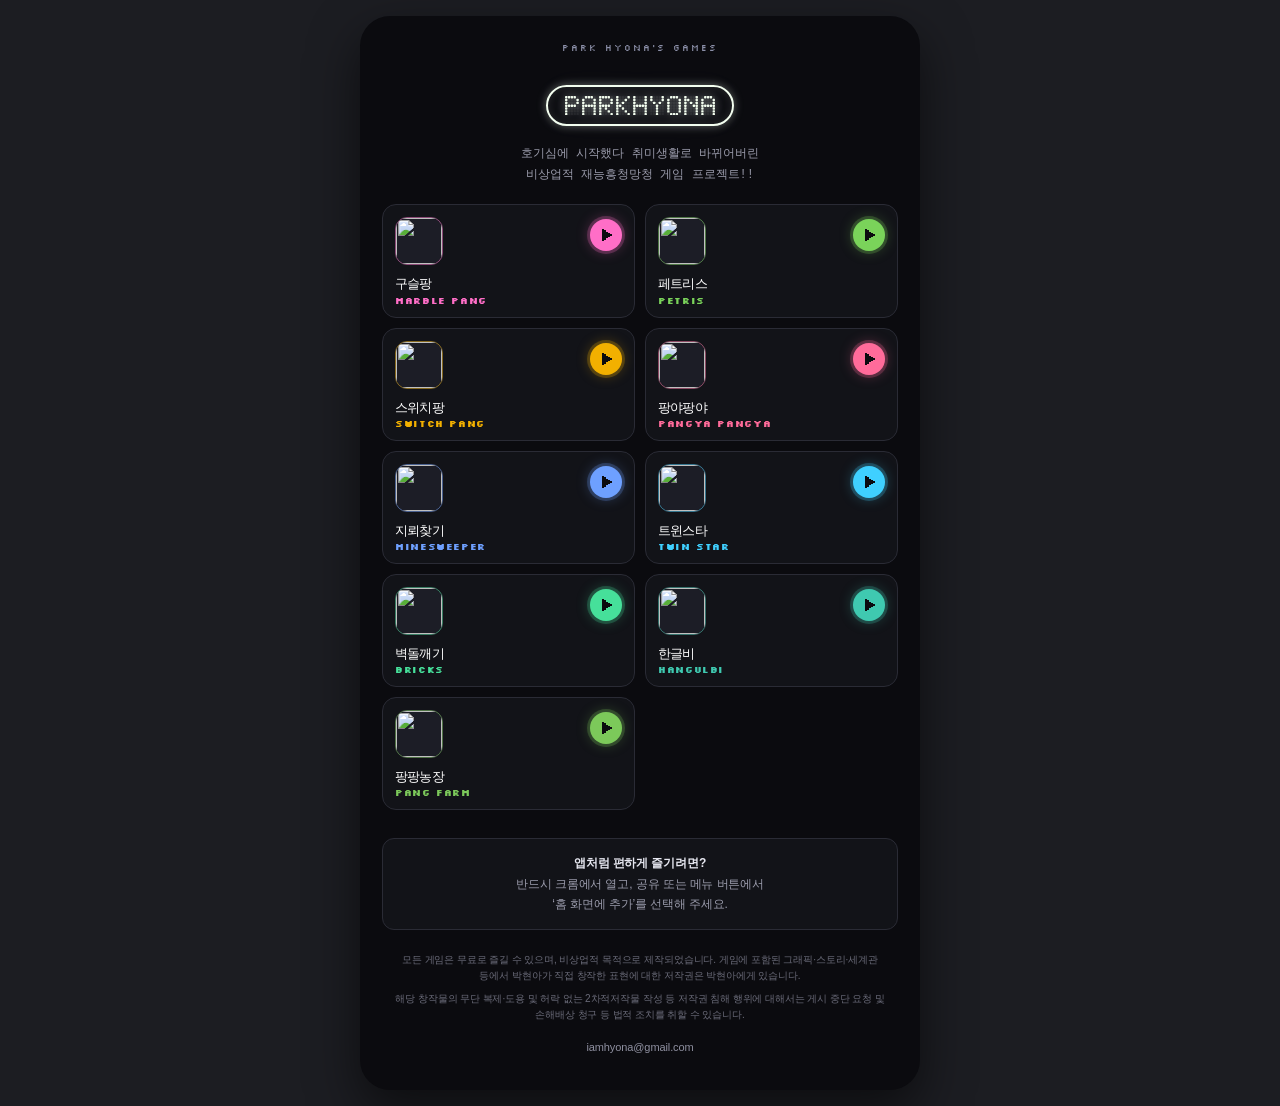
==== index.html @ 0ab7be2b "Add files via upload" ====
<!doctype html>
<html lang="ko">
<head>
<meta charset="utf-8">
<script>/* auto refresh: load + every 60s + when app comes back */(function(){var V="1793426313";function chk(){try{fetch(location.pathname+"?_="+Date.now(),{cache:"no-store"}).then(function(r){return r.text()}).then(function(t){var m=t.match(/var V="(\d+)"/);if(m&&m[1]!==V&&location.search.indexOf("v="+m[1])<0)location.replace(location.pathname+"?v="+m[1])}).catch(function(){})}catch(e){}}chk();setInterval(chk,60000);document.addEventListener("visibilitychange",function(){if(!document.hidden)chk()});addEventListener("pageshow",function(e){if(e.persisted)chk()})})();</script>
<meta name="viewport" content="width=device-width,initial-scale=1,viewport-fit=cover">
<title>PARK HYONA GAMES</title>
<meta name="description" content="박현아가 심심해서 만든 비상업적 게임 모음. 골라서 플레이하세요!">
<meta property="og:type" content="website">
<meta property="og:title" content="PARK HYONA GAMES">
<meta property="og:description" content="박현아가 심심해서 만든 비상업적 게임 모음. 골라서 플레이하세요!">
<meta property="og:image" content="https://iamhyona.github.io/games/og.jpg">
<meta property="og:image:width" content="1200"><meta property="og:image:height" content="630">
<meta property="og:url" content="https://iamhyona.github.io/games/">
<meta name="twitter:card" content="summary_large_image">
<meta name="theme-color" content="#0b0b0f">
<link rel="icon" type="image/png" href="icon.png">
<link rel="apple-touch-icon" href="icon.png">
<link rel="manifest" href="manifest.json">
<meta name="apple-mobile-web-app-capable" content="yes">
<meta name="mobile-web-app-capable" content="yes">
<meta name="apple-mobile-web-app-status-bar-style" content="black-translucent">
<meta name="apple-mobile-web-app-title" content="GAMES">
<link rel="preconnect" href="https://fonts.googleapis.com"><link rel="preconnect" href="https://fonts.gstatic.com" crossorigin>
<link href="https://fonts.googleapis.com/css2?family=Silkscreen:wght@400;700&family=Press+Start+2P&display=swap" rel="stylesheet">
<link rel="stylesheet" href="ph.css?v=18">
<style>
@font-face{font-family:"NeoDunggeunmo";src:url(https://cdn.jsdelivr.net/npm/@kfonts/neodgm@0.5.0/neodgm.woff2) format("woff2");font-display:swap}
:root{--bg:#0b0b0f;--line:#2c2d36;--line2:#363743;--txt:#f2f2f7;--sub:#8f90a0;--gold:#f2b000;--f:"NeoDunggeunmo",ui-monospace,monospace;--en:"Silkscreen",var(--f)}
*{box-sizing:border-box}
html,body{margin:0;min-height:100%;background:#1c1d22;color:var(--txt);font-family:var(--f);-webkit-font-smoothing:none;-webkit-tap-highlight-color:transparent}
.ph{width:100%;max-width:460px;min-height:100vh;margin:0 auto;background:var(--bg);padding:calc(env(safe-area-inset-top,0px) + 10px) 12px calc(env(safe-area-inset-bottom,0px) + 28px);display:flex;flex-direction:column}
@media (min-width:520px){.ph{max-width:560px;border-radius:30px;margin:16px auto;min-height:calc(100vh - 32px);box-shadow:0 20px 50px rgba(0,0,0,.55);padding:14px 22px 34px}}
.hd{display:flex;align-items:center;gap:8px;justify-content:center;padding:6px 4px 14px;color:#c9c9d4;font-size:11px;letter-spacing:.1em;white-space:nowrap;font-family:var(--en)}
.rb{display:grid;grid-template-columns:repeat(21,4px);grid-template-rows:4px 4px;gap:1px;overflow:hidden;flex-shrink:1}.rb i{display:block}.rb.r{transform:scaleX(-1)}
@media (max-width:370px){.rb{grid-template-columns:repeat(14,4px)}}
.top{text-align:center;padding:14px 0 20px}
.logo{font-family:var(--en);font-weight:700;font-size:34px;letter-spacing:.06em;line-height:1.05;color:#fff;text-shadow:0 0 10px rgba(242,176,0,.55),0 0 24px rgba(242,176,0,.25)}
.logo b{display:block;color:var(--gold);font-size:15px;letter-spacing:.42em;margin-top:8px;text-shadow:none}
.lead{color:var(--sub);font-size:13px;margin-top:14px;line-height:1.6}
.list{display:flex;flex-direction:column;gap:12px}
.it{position:relative;display:flex;align-items:center;gap:14px;text-decoration:none;color:inherit;border:2px solid var(--line2);border-radius:16px;background:#141519;padding:16px 14px 16px 14px;transition:transform .12s,border-color .15s,box-shadow .15s}
.it:hover,.it:focus-visible{border-color:var(--c);box-shadow:0 0 0 1px var(--c),0 0 18px color-mix(in srgb,var(--c) 28%,transparent);outline:none}
.it:active{transform:scale(.985)}
.ic{flex-shrink:0;width:60px;height:60px;border-radius:15px;background:#1c1d26;border:2px solid color-mix(in srgb,var(--c) 45%,#2c2d36);overflow:hidden}
.ic img{width:100%;height:100%;display:block;object-fit:cover}
.tx{flex:1;min-width:0;display:flex;flex-direction:column;gap:7px}
.nm{display:flex;align-items:baseline;gap:9px;min-width:0;flex-wrap:wrap}
.gn b{font-size:21px;word-break:keep-all;font-weight:400;color:#fff;white-space:nowrap;line-height:1.1}
.nm i{font-style:normal;font-family:var(--en);font-weight:700;font-size:11px;letter-spacing:.14em;color:var(--c);white-space:nowrap}
.ds{font-size:13px;color:#9d9eae;line-height:1.45;word-break:keep-all}
.tg{display:flex;flex-wrap:wrap;gap:6px;margin-top:2px}
.tg span{font-size:11px;color:#c9c9d4;border:1.5px solid #3a3b47;border-radius:7px;padding:3px 7px 2px;line-height:1.2}
.tg span.nw{color:var(--c);border-color:var(--c);font-family:var(--en);font-weight:700;font-size:9px;letter-spacing:.1em;padding:4px 6px 3px}
.pl{flex-shrink:0;font-family:var(--en);font-weight:700;font-size:9px;letter-spacing:.1em;color:var(--c);border:2px solid var(--c);border-radius:8px;padding:7px 7px 6px;background:color-mix(in srgb,var(--c) 10%,transparent)}
@media (max-width:370px){.ic{width:50px;height:50px}.gn b{font-size:18px}.pl{padding:6px 6px 5px;font-size:8px}}
.ft{text-align:center;color:#6c6d7c;font-size:11px;line-height:1.8;margin-top:28px}
.inst{margin:18px auto 0;font-size:11px;color:#8f90a0;line-height:1.7;text-align:center}
</style>
<style id="phHead">/* 상단 헤더 통일 (2026-10-30): 무지개 줄 없이 가운데 'PARK HYONA'S 게임이름' */
html .lcd-label .ln{display:none!important}
html .lcd-label{justify-content:center!important;padding:12px 10px 10px!important}
html .lcd-label .copy{font:400 9px "Silkscreen",monospace!important;letter-spacing:2px!important;color:#8b8fa8!important;-webkit-text-stroke:0!important;text-shadow:none!important;text-transform:uppercase}
</style>
<style id="mock">.gn{display:flex;align-items:baseline;gap:9px;min-width:0}.gn b{font-size:21px;font-weight:400;color:#fff;white-space:nowrap;line-height:1.1}.gn i{font-style:normal;font-family:var(--en);font-weight:700;color:var(--c);white-space:nowrap}

.top{padding:6px 0 14px}.logo{font-size:26px}.logo b{font-size:12px;margin-top:6px}.lead{font-size:12px;margin-top:10px;line-height:1.5}
.list{display:grid;grid-template-columns:repeat(2,minmax(0,1fr));gap:10px}.it{min-width:0}
.it{flex-direction:column;align-items:flex-start;gap:10px;padding:12px;border-width:1.5px;border-radius:14px;border-color:#2a2b35;background:#121318}
.ic{width:48px;height:48px;border-radius:12px;border-width:1.5px}
.tx{gap:5px;width:100%}
.gn{flex-direction:column;align-items:flex-start;gap:6px;flex-wrap:nowrap;overflow:hidden}
.gn b{font-size:14px;line-height:1.25;letter-spacing:-.06em}
.gn i{font-size:8px;letter-spacing:.12em;line-height:1;overflow:hidden;text-overflow:ellipsis;min-width:0}
.ds{font-size:11px;line-height:1.45;white-space:nowrap;overflow:hidden;text-overflow:ellipsis;color:#8f90a0;width:100%}
.tg{display:none}
.pl{position:absolute;top:14px;right:12px;width:32px;height:32px;padding:0 0 0 2px;display:grid;place-items:center;border:0;border-radius:50%;background:var(--c);color:#0b0b0f;font-size:0;box-shadow:0 0 0 3px color-mix(in srgb,var(--c) 22%,transparent),0 0 14px color-mix(in srgb,var(--c) 35%,transparent)}
.pl svg{width:10px;height:12px}
.nwb{position:absolute;top:26px;right:54px;font-family:var(--en);font-size:8px;letter-spacing:.1em;color:var(--c)}
.sec{grid-column:1/-1;font-family:var(--en);font-size:9px;letter-spacing:.2em;color:#6c6d7c;margin:8px 2px 0}
.ft{margin-top:20px}
</style><style id="logo">
.top{padding:22px 0 18px}
.lgw{display:flex;justify-content:center}
.lg{display:block;height:auto;filter:drop-shadow(0 0 4px rgba(244,255,240,.5)) drop-shadow(0 0 12px rgba(200,214,255,.28))}
.cap{border:2.5px solid #f4fff0;border-radius:999px;padding:9px 17px;box-shadow:0 0 10px rgba(244,255,240,.35),inset 0 0 10px rgba(244,255,240,.12)}
.lead{font-family:Galmuri11,var(--f);font-size:12px;line-height:1.75;color:#9a9bab;margin-top:18px;word-break:keep-all}
.ht{color:#ff6ec7}
</style><link rel="stylesheet" href="https://cdn.jsdelivr.net/gh/quiple/galmuri@v2.40.3/dist/galmuri.css"><style id="fix2">.gn{overflow:visible!important;gap:1px!important}.gn b{font-size:13px!important;line-height:1.4!important;padding-top:1px}.gn i{font-size:9px!important;letter-spacing:.07em!important;max-width:100%}</style><style id="foot">@font-face{font-family:"Pretendard";font-weight:400;font-display:swap;src:url(https://cdn.jsdelivr.net/gh/orioncactus/pretendard@v1.3.9/dist/web/static/woff2-subset/Pretendard-Regular.subset.woff2) format("woff2")}@font-face{font-family:"Pretendard";font-weight:600;font-display:swap;src:url(https://cdn.jsdelivr.net/gh/orioncactus/pretendard@v1.3.9/dist/web/static/woff2-subset/Pretendard-SemiBold.subset.woff2) format("woff2")}

.inst{font-family:Pretendard,-apple-system,"Apple SD Gothic Neo",sans-serif;-webkit-font-smoothing:antialiased;letter-spacing:-.01em;font-size:12px;line-height:1.7;color:#9a9bab;margin:28px 0 0;width:auto;max-width:none;box-sizing:border-box;padding:14px 16px;border:1px solid #2a2b35;border-radius:12px;background:#121318;word-break:keep-all}
.inst b{color:#e6e7f0;font-weight:600}
.ft{letter-spacing:-.01em;font-family:Pretendard,-apple-system,"Apple SD Gothic Neo",sans-serif;-webkit-font-smoothing:antialiased;margin:22px 4px 0;font-size:10px;line-height:1.65;color:#6a6b79;text-align:center;word-break:keep-all;display:flex;flex-direction:column;gap:6px}
.ft p{margin:0}.ft .ml{margin-top:8px;font-size:11px;color:#8f90a0;user-select:all;-webkit-user-select:all}.ft .cr{font-family:var(--en);letter-spacing:.14em;text-align:center;margin-top:6px;font-size:9px}
</style><style id="hubStatCss">#hubRk{display:none!important} /* 2026-10-31: 통계는 나중에 배포 */
/* 2026-10-31 전체 랭킹 · 통계 */
.it{cursor:pointer}
.hubRk{all:unset;box-sizing:border-box;display:grid;place-items:center;width:100%;height:52px;margin:14px 0 0;border:2px solid #f2b000;border-radius:14px;background:#141519;color:#ffd84d;font:400 11px "Silkscreen",monospace;letter-spacing:.2em;cursor:pointer}
.hubRk:focus-visible{outline:2px solid #fff;outline-offset:2px}
#hubStat{position:fixed;inset:0;z-index:90;background:#090a10;overflow-y:auto;padding:28px max(16px,env(safe-area-inset-left,0px)) 40px max(16px,env(safe-area-inset-right,0px))}
#hubStat[hidden]{display:none}
#hubStat .w{max-width:340px;margin:0 auto;display:grid;gap:18px}
#hubStat h2{margin:0 0 4px;text-align:center;font:700 20px/1.1 "Silkscreen",monospace;letter-spacing:.14em;color:#fff;text-shadow:0 0 8px rgba(200,214,255,.8),0 0 22px rgba(150,170,255,.45)}
#hubStat h3{margin:0 0 8px;font:400 9px "Silkscreen",monospace;letter-spacing:.2em;color:#8b8fa8}
#hubStat .kp{display:grid;grid-template-columns:1fr 1fr;gap:10px}
#hubStat .kp div{border:2px solid #2c2f4a;border-radius:12px;background:#0d0f1f;padding:10px 0 9px;display:grid;justify-items:center;gap:6px}
#hubStat .kp i{font:400 8px "Silkscreen",monospace;letter-spacing:.14em;color:#8b8fa8;font-style:normal}
#hubStat .kp b{font:400 26px/1 "Jersey 15","Silkscreen",monospace;color:#fff}
#hubStat .gr{border-bottom:1px dashed rgba(200,205,225,.16);padding:8px 2px}
#hubStat .gr .gn{display:flex;justify-content:space-between;align-items:baseline;font:400 13px Galmuri11,sans-serif;color:#e9eaf5;margin-bottom:5px}
#hubStat .gr .gn small{font:400 8px "Silkscreen",monospace;letter-spacing:.12em;color:var(--c)}
#hubStat .gr ol{margin:0;padding:0;list-style:none;display:grid;grid-template-columns:repeat(3,1fr);gap:6px}
#hubStat .gr li{display:flex;gap:5px;align-items:center;min-width:0;font:400 12px Galmuri11,sans-serif;color:#cfd2e2}
#hubStat .gr li i{font:700 11px "Silkscreen",monospace;font-style:normal;color:#8b8fa8}
#hubStat .gr li:nth-child(1) i{color:#f2b000}#hubStat .gr li:nth-child(2) i{color:#cfd8dc}#hubStat .gr li:nth-child(3) i{color:#f26a0d}
#hubStat .gr li span{overflow:hidden;text-overflow:ellipsis;white-space:nowrap}
#hubStat .gr .em{font:400 11px Galmuri11,sans-serif;color:#6c6f88}
#hubStat .bars{display:grid;gap:6px}
#hubStat .bar{display:grid;grid-template-columns:64px 1fr 34px;align-items:center;gap:8px;font:400 12px Galmuri11,sans-serif;color:#cfd2e2}
#hubStat .bar em{height:10px;border-radius:5px;background:var(--c,#10b870);display:block;min-width:2px}
#hubStat .bar b{font:400 14px "Jersey 15",monospace;color:#fff;text-align:right}
#hubStat .hrs{display:flex;align-items:flex-end;gap:2px;height:70px;border-bottom:1px solid #2c2f4a;padding-bottom:2px}
#hubStat .hrs i{flex:1;background:#34375a;border-radius:2px 2px 0 0;min-height:2px}
#hubStat .hrs i.top{background:#f2b000}
#hubStat .hl{display:flex;justify-content:space-between;font:400 7px "Silkscreen",monospace;color:#6c6f88;margin-top:4px}
#hubStat .pk{font:400 12px Galmuri11,sans-serif;color:#cfd2e2;margin-top:8px;text-align:center}
#hubStat .pk b{color:#ffd84d;font-weight:400}
#hubStat .nm{display:grid;gap:4px}
#hubStat .nm div{display:flex;justify-content:space-between;border-bottom:1px dashed rgba(200,205,225,.16);padding:7px 2px;font:400 13px Galmuri11,sans-serif;color:#e9eaf5}
#hubStat .nm b{font:400 14px "Jersey 15",monospace;color:#9ff0c6}
#hubStat .x{all:unset;justify-self:center;font:400 22px/1 sans-serif;color:#dfe2ea;padding:8px 14px;cursor:pointer}
#hubStat .note{font:400 10px/1.6 Galmuri11,sans-serif;color:#6c6f88;text-align:center}
</style>
</head>
<body>
<div class="ph">
  <div class="lcd-label"><i class="ln"></i><span class="copy">PARK HYONA'S GAMES</span><i class="ln"></i></div>
  <div class="top"><div class="lgw"><div class="cap"><svg class="lg" style="width:150px" viewBox="0 0 528.4 68.4" xmlns="http://www.w3.org/2000/svg" role="img" aria-label="PARKHYONA"><g fill="rgba(255,255,255,.06)"><rect x="40" y="0" width="8.4" height="8.4" rx="2.2"/><rect x="10" y="10" width="8.4" height="8.4" rx="2.2"/><rect x="20" y="10" width="8.4" height="8.4" rx="2.2"/><rect x="30" y="10" width="8.4" height="8.4" rx="2.2"/><rect x="10" y="20" width="8.4" height="8.4" rx="2.2"/><rect x="20" y="20" width="8.4" height="8.4" rx="2.2"/><rect x="30" y="20" width="8.4" height="8.4" rx="2.2"/><rect x="40" y="30" width="8.4" height="8.4" rx="2.2"/><rect x="10" y="40" width="8.4" height="8.4" rx="2.2"/><rect x="20" y="40" width="8.4" height="8.4" rx="2.2"/><rect x="30" y="40" width="8.4" height="8.4" rx="2.2"/><rect x="40" y="40" width="8.4" height="8.4" rx="2.2"/><rect x="10" y="50" width="8.4" height="8.4" rx="2.2"/><rect x="20" y="50" width="8.4" height="8.4" rx="2.2"/><rect x="30" y="50" width="8.4" height="8.4" rx="2.2"/><rect x="40" y="50" width="8.4" height="8.4" rx="2.2"/><rect x="10" y="60" width="8.4" height="8.4" rx="2.2"/><rect x="20" y="60" width="8.4" height="8.4" rx="2.2"/><rect x="30" y="60" width="8.4" height="8.4" rx="2.2"/><rect x="40" y="60" width="8.4" height="8.4" rx="2.2"/><rect x="60" y="0" width="8.4" height="8.4" rx="2.2"/><rect x="100" y="0" width="8.4" height="8.4" rx="2.2"/><rect x="70" y="10" width="8.4" height="8.4" rx="2.2"/><rect x="80" y="10" width="8.4" height="8.4" rx="2.2"/><rect x="90" y="10" width="8.4" height="8.4" rx="2.2"/><rect x="70" y="20" width="8.4" height="8.4" rx="2.2"/><rect x="80" y="20" width="8.4" height="8.4" rx="2.2"/><rect x="90" y="20" width="8.4" height="8.4" rx="2.2"/><rect x="70" y="40" width="8.4" height="8.4" rx="2.2"/><rect x="80" y="40" width="8.4" height="8.4" rx="2.2"/><rect x="90" y="40" width="8.4" height="8.4" rx="2.2"/><rect x="70" y="50" width="8.4" height="8.4" rx="2.2"/><rect x="80" y="50" width="8.4" height="8.4" rx="2.2"/><rect x="90" y="50" width="8.4" height="8.4" rx="2.2"/><rect x="70" y="60" width="8.4" height="8.4" rx="2.2"/><rect x="80" y="60" width="8.4" height="8.4" rx="2.2"/><rect x="90" y="60" width="8.4" height="8.4" rx="2.2"/><rect x="160" y="0" width="8.4" height="8.4" rx="2.2"/><rect x="130" y="10" width="8.4" height="8.4" rx="2.2"/><rect x="140" y="10" width="8.4" height="8.4" rx="2.2"/><rect x="150" y="10" width="8.4" height="8.4" rx="2.2"/><rect x="130" y="20" width="8.4" height="8.4" rx="2.2"/><rect x="140" y="20" width="8.4" height="8.4" rx="2.2"/><rect x="150" y="20" width="8.4" height="8.4" rx="2.2"/><rect x="160" y="30" width="8.4" height="8.4" rx="2.2"/><rect x="130" y="40" width="8.4" height="8.4" rx="2.2"/><rect x="150" y="40" width="8.4" height="8.4" rx="2.2"/><rect x="160" y="40" width="8.4" height="8.4" rx="2.2"/><rect x="130" y="50" width="8.4" height="8.4" rx="2.2"/><rect x="140" y="50" width="8.4" height="8.4" rx="2.2"/><rect x="160" y="50" width="8.4" height="8.4" rx="2.2"/><rect x="130" y="60" width="8.4" height="8.4" rx="2.2"/><rect x="140" y="60" width="8.4" height="8.4" rx="2.2"/><rect x="150" y="60" width="8.4" height="8.4" rx="2.2"/><rect x="190" y="0" width="8.4" height="8.4" rx="2.2"/><rect x="200" y="0" width="8.4" height="8.4" rx="2.2"/><rect x="210" y="0" width="8.4" height="8.4" rx="2.2"/><rect x="190" y="10" width="8.4" height="8.4" rx="2.2"/><rect x="200" y="10" width="8.4" height="8.4" rx="2.2"/><rect x="220" y="10" width="8.4" height="8.4" rx="2.2"/><rect x="190" y="20" width="8.4" height="8.4" rx="2.2"/><rect x="210" y="20" width="8.4" height="8.4" rx="2.2"/><rect x="220" y="20" width="8.4" height="8.4" rx="2.2"/><rect x="200" y="30" width="8.4" height="8.4" rx="2.2"/><rect x="210" y="30" width="8.4" height="8.4" rx="2.2"/><rect x="220" y="30" width="8.4" height="8.4" rx="2.2"/><rect x="190" y="40" width="8.4" height="8.4" rx="2.2"/><rect x="210" y="40" width="8.4" height="8.4" rx="2.2"/><rect x="220" y="40" width="8.4" height="8.4" rx="2.2"/><rect x="190" y="50" width="8.4" height="8.4" rx="2.2"/><rect x="200" y="50" width="8.4" height="8.4" rx="2.2"/><rect x="220" y="50" width="8.4" height="8.4" rx="2.2"/><rect x="190" y="60" width="8.4" height="8.4" rx="2.2"/><rect x="200" y="60" width="8.4" height="8.4" rx="2.2"/><rect x="210" y="60" width="8.4" height="8.4" rx="2.2"/><rect x="250" y="0" width="8.4" height="8.4" rx="2.2"/><rect x="260" y="0" width="8.4" height="8.4" rx="2.2"/><rect x="270" y="0" width="8.4" height="8.4" rx="2.2"/><rect x="250" y="10" width="8.4" height="8.4" rx="2.2"/><rect x="260" y="10" width="8.4" height="8.4" rx="2.2"/><rect x="270" y="10" width="8.4" height="8.4" rx="2.2"/><rect x="250" y="20" width="8.4" height="8.4" rx="2.2"/><rect x="260" y="20" width="8.4" height="8.4" rx="2.2"/><rect x="270" y="20" width="8.4" height="8.4" rx="2.2"/><rect x="250" y="40" width="8.4" height="8.4" rx="2.2"/><rect x="260" y="40" width="8.4" height="8.4" rx="2.2"/><rect x="270" y="40" width="8.4" height="8.4" rx="2.2"/><rect x="250" y="50" width="8.4" height="8.4" rx="2.2"/><rect x="260" y="50" width="8.4" height="8.4" rx="2.2"/><rect x="270" y="50" width="8.4" height="8.4" rx="2.2"/><rect x="250" y="60" width="8.4" height="8.4" rx="2.2"/><rect x="260" y="60" width="8.4" height="8.4" rx="2.2"/><rect x="270" y="60" width="8.4" height="8.4" rx="2.2"/><rect x="310" y="0" width="8.4" height="8.4" rx="2.2"/><rect x="320" y="0" width="8.4" height="8.4" rx="2.2"/><rect x="330" y="0" width="8.4" height="8.4" rx="2.2"/><rect x="310" y="10" width="8.4" height="8.4" rx="2.2"/><rect x="320" y="10" width="8.4" height="8.4" rx="2.2"/><rect x="330" y="10" width="8.4" height="8.4" rx="2.2"/><rect x="300" y="20" width="8.4" height="8.4" rx="2.2"/><rect x="320" y="20" width="8.4" height="8.4" rx="2.2"/><rect x="340" y="20" width="8.4" height="8.4" rx="2.2"/><rect x="300" y="30" width="8.4" height="8.4" rx="2.2"/><rect x="310" y="30" width="8.4" height="8.4" rx="2.2"/><rect x="330" y="30" width="8.4" height="8.4" rx="2.2"/><rect x="340" y="30" width="8.4" height="8.4" rx="2.2"/><rect x="300" y="40" width="8.4" height="8.4" rx="2.2"/><rect x="310" y="40" width="8.4" height="8.4" rx="2.2"/><rect x="330" y="40" width="8.4" height="8.4" rx="2.2"/><rect x="340" y="40" width="8.4" height="8.4" rx="2.2"/><rect x="300" y="50" width="8.4" height="8.4" rx="2.2"/><rect x="310" y="50" width="8.4" height="8.4" rx="2.2"/><rect x="330" y="50" width="8.4" height="8.4" rx="2.2"/><rect x="340" y="50" width="8.4" height="8.4" rx="2.2"/><rect x="300" y="60" width="8.4" height="8.4" rx="2.2"/><rect x="310" y="60" width="8.4" height="8.4" rx="2.2"/><rect x="330" y="60" width="8.4" height="8.4" rx="2.2"/><rect x="340" y="60" width="8.4" height="8.4" rx="2.2"/><rect x="360" y="0" width="8.4" height="8.4" rx="2.2"/><rect x="400" y="0" width="8.4" height="8.4" rx="2.2"/><rect x="370" y="10" width="8.4" height="8.4" rx="2.2"/><rect x="380" y="10" width="8.4" height="8.4" rx="2.2"/><rect x="390" y="10" width="8.4" height="8.4" rx="2.2"/><rect x="370" y="20" width="8.4" height="8.4" rx="2.2"/><rect x="380" y="20" width="8.4" height="8.4" rx="2.2"/><rect x="390" y="20" width="8.4" height="8.4" rx="2.2"/><rect x="370" y="30" width="8.4" height="8.4" rx="2.2"/><rect x="380" y="30" width="8.4" height="8.4" rx="2.2"/><rect x="390" y="30" width="8.4" height="8.4" rx="2.2"/><rect x="370" y="40" width="8.4" height="8.4" rx="2.2"/><rect x="380" y="40" width="8.4" height="8.4" rx="2.2"/><rect x="390" y="40" width="8.4" height="8.4" rx="2.2"/><rect x="370" y="50" width="8.4" height="8.4" rx="2.2"/><rect x="380" y="50" width="8.4" height="8.4" rx="2.2"/><rect x="390" y="50" width="8.4" height="8.4" rx="2.2"/><rect x="360" y="60" width="8.4" height="8.4" rx="2.2"/><rect x="400" y="60" width="8.4" height="8.4" rx="2.2"/><rect x="430" y="0" width="8.4" height="8.4" rx="2.2"/><rect x="440" y="0" width="8.4" height="8.4" rx="2.2"/><rect x="450" y="0" width="8.4" height="8.4" rx="2.2"/><rect x="440" y="10" width="8.4" height="8.4" rx="2.2"/><rect x="450" y="10" width="8.4" height="8.4" rx="2.2"/><rect x="430" y="20" width="8.4" height="8.4" rx="2.2"/><rect x="450" y="20" width="8.4" height="8.4" rx="2.2"/><rect x="430" y="30" width="8.4" height="8.4" rx="2.2"/><rect x="440" y="30" width="8.4" height="8.4" rx="2.2"/><rect x="430" y="40" width="8.4" height="8.4" rx="2.2"/><rect x="440" y="40" width="8.4" height="8.4" rx="2.2"/><rect x="450" y="40" width="8.4" height="8.4" rx="2.2"/><rect x="430" y="50" width="8.4" height="8.4" rx="2.2"/><rect x="440" y="50" width="8.4" height="8.4" rx="2.2"/><rect x="450" y="50" width="8.4" height="8.4" rx="2.2"/><rect x="430" y="60" width="8.4" height="8.4" rx="2.2"/><rect x="440" y="60" width="8.4" height="8.4" rx="2.2"/><rect x="450" y="60" width="8.4" height="8.4" rx="2.2"/><rect x="480" y="0" width="8.4" height="8.4" rx="2.2"/><rect x="520" y="0" width="8.4" height="8.4" rx="2.2"/><rect x="490" y="10" width="8.4" height="8.4" rx="2.2"/><rect x="500" y="10" width="8.4" height="8.4" rx="2.2"/><rect x="510" y="10" width="8.4" height="8.4" rx="2.2"/><rect x="490" y="20" width="8.4" height="8.4" rx="2.2"/><rect x="500" y="20" width="8.4" height="8.4" rx="2.2"/><rect x="510" y="20" width="8.4" height="8.4" rx="2.2"/><rect x="490" y="40" width="8.4" height="8.4" rx="2.2"/><rect x="500" y="40" width="8.4" height="8.4" rx="2.2"/><rect x="510" y="40" width="8.4" height="8.4" rx="2.2"/><rect x="490" y="50" width="8.4" height="8.4" rx="2.2"/><rect x="500" y="50" width="8.4" height="8.4" rx="2.2"/><rect x="510" y="50" width="8.4" height="8.4" rx="2.2"/><rect x="490" y="60" width="8.4" height="8.4" rx="2.2"/><rect x="500" y="60" width="8.4" height="8.4" rx="2.2"/><rect x="510" y="60" width="8.4" height="8.4" rx="2.2"/></g><g fill="#f4fff0"><rect x="0" y="0" width="8.4" height="8.4" rx="2.2"/><rect x="10" y="0" width="8.4" height="8.4" rx="2.2"/><rect x="20" y="0" width="8.4" height="8.4" rx="2.2"/><rect x="30" y="0" width="8.4" height="8.4" rx="2.2"/><rect x="0" y="10" width="8.4" height="8.4" rx="2.2"/><rect x="40" y="10" width="8.4" height="8.4" rx="2.2"/><rect x="0" y="20" width="8.4" height="8.4" rx="2.2"/><rect x="40" y="20" width="8.4" height="8.4" rx="2.2"/><rect x="0" y="30" width="8.4" height="8.4" rx="2.2"/><rect x="10" y="30" width="8.4" height="8.4" rx="2.2"/><rect x="20" y="30" width="8.4" height="8.4" rx="2.2"/><rect x="30" y="30" width="8.4" height="8.4" rx="2.2"/><rect x="0" y="40" width="8.4" height="8.4" rx="2.2"/><rect x="0" y="50" width="8.4" height="8.4" rx="2.2"/><rect x="0" y="60" width="8.4" height="8.4" rx="2.2"/><rect x="70" y="0" width="8.4" height="8.4" rx="2.2"/><rect x="80" y="0" width="8.4" height="8.4" rx="2.2"/><rect x="90" y="0" width="8.4" height="8.4" rx="2.2"/><rect x="60" y="10" width="8.4" height="8.4" rx="2.2"/><rect x="100" y="10" width="8.4" height="8.4" rx="2.2"/><rect x="60" y="20" width="8.4" height="8.4" rx="2.2"/><rect x="100" y="20" width="8.4" height="8.4" rx="2.2"/><rect x="60" y="30" width="8.4" height="8.4" rx="2.2"/><rect x="70" y="30" width="8.4" height="8.4" rx="2.2"/><rect x="80" y="30" width="8.4" height="8.4" rx="2.2"/><rect x="90" y="30" width="8.4" height="8.4" rx="2.2"/><rect x="100" y="30" width="8.4" height="8.4" rx="2.2"/><rect x="60" y="40" width="8.4" height="8.4" rx="2.2"/><rect x="100" y="40" width="8.4" height="8.4" rx="2.2"/><rect x="60" y="50" width="8.4" height="8.4" rx="2.2"/><rect x="100" y="50" width="8.4" height="8.4" rx="2.2"/><rect x="60" y="60" width="8.4" height="8.4" rx="2.2"/><rect x="100" y="60" width="8.4" height="8.4" rx="2.2"/><rect x="120" y="0" width="8.4" height="8.4" rx="2.2"/><rect x="130" y="0" width="8.4" height="8.4" rx="2.2"/><rect x="140" y="0" width="8.4" height="8.4" rx="2.2"/><rect x="150" y="0" width="8.4" height="8.4" rx="2.2"/><rect x="120" y="10" width="8.4" height="8.4" rx="2.2"/><rect x="160" y="10" width="8.4" height="8.4" rx="2.2"/><rect x="120" y="20" width="8.4" height="8.4" rx="2.2"/><rect x="160" y="20" width="8.4" height="8.4" rx="2.2"/><rect x="120" y="30" width="8.4" height="8.4" rx="2.2"/><rect x="130" y="30" width="8.4" height="8.4" rx="2.2"/><rect x="140" y="30" width="8.4" height="8.4" rx="2.2"/><rect x="150" y="30" width="8.4" height="8.4" rx="2.2"/><rect x="120" y="40" width="8.4" height="8.4" rx="2.2"/><rect x="140" y="40" width="8.4" height="8.4" rx="2.2"/><rect x="120" y="50" width="8.4" height="8.4" rx="2.2"/><rect x="150" y="50" width="8.4" height="8.4" rx="2.2"/><rect x="120" y="60" width="8.4" height="8.4" rx="2.2"/><rect x="160" y="60" width="8.4" height="8.4" rx="2.2"/><rect x="180" y="0" width="8.4" height="8.4" rx="2.2"/><rect x="220" y="0" width="8.4" height="8.4" rx="2.2"/><rect x="180" y="10" width="8.4" height="8.4" rx="2.2"/><rect x="210" y="10" width="8.4" height="8.4" rx="2.2"/><rect x="180" y="20" width="8.4" height="8.4" rx="2.2"/><rect x="200" y="20" width="8.4" height="8.4" rx="2.2"/><rect x="180" y="30" width="8.4" height="8.4" rx="2.2"/><rect x="190" y="30" width="8.4" height="8.4" rx="2.2"/><rect x="180" y="40" width="8.4" height="8.4" rx="2.2"/><rect x="200" y="40" width="8.4" height="8.4" rx="2.2"/><rect x="180" y="50" width="8.4" height="8.4" rx="2.2"/><rect x="210" y="50" width="8.4" height="8.4" rx="2.2"/><rect x="180" y="60" width="8.4" height="8.4" rx="2.2"/><rect x="220" y="60" width="8.4" height="8.4" rx="2.2"/><rect x="240" y="0" width="8.4" height="8.4" rx="2.2"/><rect x="280" y="0" width="8.4" height="8.4" rx="2.2"/><rect x="240" y="10" width="8.4" height="8.4" rx="2.2"/><rect x="280" y="10" width="8.4" height="8.4" rx="2.2"/><rect x="240" y="20" width="8.4" height="8.4" rx="2.2"/><rect x="280" y="20" width="8.4" height="8.4" rx="2.2"/><rect x="240" y="30" width="8.4" height="8.4" rx="2.2"/><rect x="250" y="30" width="8.4" height="8.4" rx="2.2"/><rect x="260" y="30" width="8.4" height="8.4" rx="2.2"/><rect x="270" y="30" width="8.4" height="8.4" rx="2.2"/><rect x="280" y="30" width="8.4" height="8.4" rx="2.2"/><rect x="240" y="40" width="8.4" height="8.4" rx="2.2"/><rect x="280" y="40" width="8.4" height="8.4" rx="2.2"/><rect x="240" y="50" width="8.4" height="8.4" rx="2.2"/><rect x="280" y="50" width="8.4" height="8.4" rx="2.2"/><rect x="240" y="60" width="8.4" height="8.4" rx="2.2"/><rect x="280" y="60" width="8.4" height="8.4" rx="2.2"/><rect x="300" y="0" width="8.4" height="8.4" rx="2.2"/><rect x="340" y="0" width="8.4" height="8.4" rx="2.2"/><rect x="300" y="10" width="8.4" height="8.4" rx="2.2"/><rect x="340" y="10" width="8.4" height="8.4" rx="2.2"/><rect x="310" y="20" width="8.4" height="8.4" rx="2.2"/><rect x="330" y="20" width="8.4" height="8.4" rx="2.2"/><rect x="320" y="30" width="8.4" height="8.4" rx="2.2"/><rect x="320" y="40" width="8.4" height="8.4" rx="2.2"/><rect x="320" y="50" width="8.4" height="8.4" rx="2.2"/><rect x="320" y="60" width="8.4" height="8.4" rx="2.2"/><rect x="370" y="0" width="8.4" height="8.4" rx="2.2"/><rect x="380" y="0" width="8.4" height="8.4" rx="2.2"/><rect x="390" y="0" width="8.4" height="8.4" rx="2.2"/><rect x="360" y="10" width="8.4" height="8.4" rx="2.2"/><rect x="400" y="10" width="8.4" height="8.4" rx="2.2"/><rect x="360" y="20" width="8.4" height="8.4" rx="2.2"/><rect x="400" y="20" width="8.4" height="8.4" rx="2.2"/><rect x="360" y="30" width="8.4" height="8.4" rx="2.2"/><rect x="400" y="30" width="8.4" height="8.4" rx="2.2"/><rect x="360" y="40" width="8.4" height="8.4" rx="2.2"/><rect x="400" y="40" width="8.4" height="8.4" rx="2.2"/><rect x="360" y="50" width="8.4" height="8.4" rx="2.2"/><rect x="400" y="50" width="8.4" height="8.4" rx="2.2"/><rect x="370" y="60" width="8.4" height="8.4" rx="2.2"/><rect x="380" y="60" width="8.4" height="8.4" rx="2.2"/><rect x="390" y="60" width="8.4" height="8.4" rx="2.2"/><rect x="420" y="0" width="8.4" height="8.4" rx="2.2"/><rect x="460" y="0" width="8.4" height="8.4" rx="2.2"/><rect x="420" y="10" width="8.4" height="8.4" rx="2.2"/><rect x="430" y="10" width="8.4" height="8.4" rx="2.2"/><rect x="460" y="10" width="8.4" height="8.4" rx="2.2"/><rect x="420" y="20" width="8.4" height="8.4" rx="2.2"/><rect x="440" y="20" width="8.4" height="8.4" rx="2.2"/><rect x="460" y="20" width="8.4" height="8.4" rx="2.2"/><rect x="420" y="30" width="8.4" height="8.4" rx="2.2"/><rect x="450" y="30" width="8.4" height="8.4" rx="2.2"/><rect x="460" y="30" width="8.4" height="8.4" rx="2.2"/><rect x="420" y="40" width="8.4" height="8.4" rx="2.2"/><rect x="460" y="40" width="8.4" height="8.4" rx="2.2"/><rect x="420" y="50" width="8.4" height="8.4" rx="2.2"/><rect x="460" y="50" width="8.4" height="8.4" rx="2.2"/><rect x="420" y="60" width="8.4" height="8.4" rx="2.2"/><rect x="460" y="60" width="8.4" height="8.4" rx="2.2"/><rect x="490" y="0" width="8.4" height="8.4" rx="2.2"/><rect x="500" y="0" width="8.4" height="8.4" rx="2.2"/><rect x="510" y="0" width="8.4" height="8.4" rx="2.2"/><rect x="480" y="10" width="8.4" height="8.4" rx="2.2"/><rect x="520" y="10" width="8.4" height="8.4" rx="2.2"/><rect x="480" y="20" width="8.4" height="8.4" rx="2.2"/><rect x="520" y="20" width="8.4" height="8.4" rx="2.2"/><rect x="480" y="30" width="8.4" height="8.4" rx="2.2"/><rect x="490" y="30" width="8.4" height="8.4" rx="2.2"/><rect x="500" y="30" width="8.4" height="8.4" rx="2.2"/><rect x="510" y="30" width="8.4" height="8.4" rx="2.2"/><rect x="520" y="30" width="8.4" height="8.4" rx="2.2"/><rect x="480" y="40" width="8.4" height="8.4" rx="2.2"/><rect x="520" y="40" width="8.4" height="8.4" rx="2.2"/><rect x="480" y="50" width="8.4" height="8.4" rx="2.2"/><rect x="520" y="50" width="8.4" height="8.4" rx="2.2"/><rect x="480" y="60" width="8.4" height="8.4" rx="2.2"/><rect x="520" y="60" width="8.4" height="8.4" rx="2.2"/></g></svg></div></div><div class="lead">호기심에 시작했다 취미생활로 바뀌어버린<br>비상업적 재능흥청망청 게임 프로젝트!!</div></div>
  <div class="list" id="list"></div>
  <button type="button" class="hubRk" id="hubRk">ALL RANKING · STATS</button>
  <div class="inst" id="inst"><b>앱처럼 편하게 즐기려면?</b><br>반드시 크롬에서 열고, 공유 또는 메뉴 버튼에서<br>‘홈 화면에 추가’를 선택해 주세요.</div>
  <div class="ft"><p>모든 게임은 무료로 즐길 수 있으며, 비상업적 목적으로 제작되었습니다. 게임에 포함된 그래픽·스토리·세계관 등에서 박현아가 직접 창작한 표현에 대한 저작권은 박현아에게 있습니다.</p><p>해당 창작물의 무단 복제·도용 및 허락 없는 2차적저작물 작성 등 저작권 침해 행위에 대해서는 게시 중단 요청 및 손해배상 청구 등 법적 조치를 취할 수 있습니다.</p><p class="ml">iamhyona@gmail.com</p></div>
</div>
<script>
const G=[
 {id:"fruitpang",en:"MARBLE PANG",nm:"구슬팡",c:"#ff6ec7",ds:"구슬 합쳐 오로라볼까지",tg:["퍼즐","타임어택"]},
 {id:"petris",en:"PETRIS",nm:"페트리스",c:"#7ad35a",ds:"게임보이 감성 블록 쌓기",tg:["블록","대결"]},
 {id:"switchpang",en:"SWITCH PANG",nm:"스위치팡",c:"#f2b000",ds:"옆과 바꿔서 셋이면 팡",tg:["퍼즐","대결"]},
 {id:"pang",en:"PANGYA PANGYA",nm:"팡야팡야",c:"#ff6b9a",ds:"넷이 모이면 연쇄 팡",tg:["연쇄","대결"]},
 {id:"mines",en:"MINESWEEPER",nm:"지뢰찾기",c:"#6ea0ff",ds:"숫자 보고 지뢰 피하기",tg:["클래식"]},
 {id:"twinstar",en:"TWIN STAR",nm:"트윈스타",c:"#3fd0ff",ds:"둘이 함께 지키는 우주 슈팅",tg:["슈팅","협동"]},
 {id:"bricks",en:"BRICKS",nm:"벽돌깨기",c:"#46e09a",ds:"아이템 쓰며 우주 벽돌깨기",tg:["아케이드"]},
 {id:"hangulbi",en:"HANGULBI",nm:"한글비",c:"#3fc9b0",ds:"헷갈리는 우리말 타자게임",tg:["타자","대결"]},
 {id:"farm",en:"PANG FARM",nm:"팡팡농장",c:"#7cc95a",ds:"팡팡이와 나만의 농장",tg:["힐링","방치"]},
 {id:"kart",en:"PANG KART",nm:"팡카트",c:"#ff8a3d",ds:"",tg:[],hide:1},
 {id:"peekaboo",en:"PEEKABOO",nm:"틀린그림",c:"#8fd3ff",ds:"",tg:[],hide:1}];
/* 게임 썸네일 = 각 게임의 웹앱 아이콘 */
const IC={farm:"icon-180.png",kart:"icon-180.png",petris:"icon-180.png",switchpang:"apple-touch-icon.png",fruitpang:"icon-180.png",mines:"icon-180.png",pang:"apple-touch-icon.png",bricks:"icon-180.png",twinstar:"icon-180.png",peekaboo:"icon-180.png",hangulbi:"apple-touch-icon.png"};
/* 게임 타이틀과 같은 도트 글씨 (5×7) */
const F={A:"01110100011000111111100011000110001",B:"11110100011000111110100011000111110",C:"01111100001000010000100001000001111",D:"11110100011000110001100011000111110",E:"11111100001000011110100001000011111",F:"11111100001000011110100001000010000",G:"01111100001000010111100011000101111",H:"10001100011000111111100011000110001",I:"11111001000010000100001000010011111",K:"10001100101010011000101001001010001",L:"10000100001000010000100001000011111",M:"10001110111010110101100011000110001",N:"10001110011010110011100011000110001",O:"01110100011000110001100011000101110",P:"11110100011000111110100001000010000",R:"11110100011000111110101001001010001",S:"01111100001000001110000010000111110",T:"11111001000010000100001000010000100",U:"10001100011000110001100011000101110",W:"10001100011000110101101011010101010",Y:"10001100010101000100001000010000100"};
const PAL=["#e8284f","#f26a0d","#f2b000","#10b870","#00a8e0","#2a5ef0","#8a3cf0"];
function dots(word){const c=10;let o="",x=0,k=0;for(const ch of word){if(ch===" "){x+=c*3;continue}const g=F[ch],col=PAL[k++%7];if(g)for(let y=0;y<7;y++)for(let i=0;i<5;i++)o+=`<circle cx="${x+i*c+c/2}" cy="${y*c+c/2}" r="${c*.4}" fill="${g[y*5+i]==="1"?col:"rgba(255,255,255,.06)"}"/>`;x+=c*6}
 return `<svg viewBox="0 0 ${x-c} ${7*c}" xmlns="http://www.w3.org/2000/svg" role="img" aria-label="${word}">${o}</svg>`}
const esc=s=>String(s).replace(/[&<>"]/g,c=>({"&":"&amp;","<":"&lt;",">":"&gt;",'"':"&quot;"}[c]));
const ARR='<svg viewBox="0 0 6 10" shape-rendering="crispEdges" fill="currentColor"><rect x="0" y="0" width="2" height="2"/><rect x="2" y="2" width="2" height="2"/><rect x="4" y="4" width="2" height="2"/><rect x="2" y="6" width="2" height="2"/><rect x="0" y="8" width="2" height="2"/></svg>';
document.getElementById("list").innerHTML=G.filter(g=>!g.hide).map(g=>`<a class="it" style="--c:${g.c}" href="/${g.id}/"><span class="ic"><img src="/${g.id}/${IC[g.id]}?v=7" alt="" loading="lazy"></span>${g.nw?'<span class="nwb">NEW</span>':""}<div class="tx"><div class="gn"><b>${esc(g.nm)}</b><i>${g.en}</i></div></div><span class="pl"><svg viewBox="0 0 10 12" shape-rendering="crispEdges" fill="currentColor"><rect x="0" y="0" width="2" height="12"/><rect x="2" y="1" width="2" height="10"/><rect x="4" y="3" width="2" height="6"/><rect x="6" y="4" width="2" height="4"/><rect x="8" y="5" width="2" height="2"/></svg></span></a>`).join("");


try{if(navigator.standalone||matchMedia("(display-mode: standalone)").matches)document.getElementById("inst").remove()}catch(e){}
</script>
<div id="hubStat" hidden role="dialog" aria-label="전체 랭킹과 통계"><div class="w">
<h2>ALL RANKING</h2>
<div class="kp"><div><i>TODAY</i><b id="hsT">-</b></div><div><i>TOTAL VISITS</i><b id="hsA">-</b></div></div>
<div><h3>TOP 3 · 게임별</h3><div id="hsG"></div></div>
<div><h3>인기 게임 · 방문</h3><div class="bars" id="hsP"></div></div>
<div><h3>인기 시간대</h3><div class="hrs" id="hsH"></div><div class="hl"><span>0</span><span>6</span><span>12</span><span>18</span><span>23</span></div><div class="pk" id="hsHp"></div></div>
<div><h3>가장 많이 방문한 닉네임</h3><div class="nm" id="hsN"></div><p class="note">랭킹에 이름을 등록한 기기만 닉네임으로 세요.</p></div>
<button type="button" class="x" id="hsX" aria-label="닫기">✕</button>
</div></div>
<script id="hubStatJs">/* 전체 랭킹 · 통계 (2026-10-31) */
(function(){var U='https://script.google.com/macros/s/AKfycbzkdjVleobj98oyxlC77cUf5txCRiSB6D1zgRWU56pX22ElXAx9R8xFRGnV0nKAUbwC/exec';
var GM=[['pang','팡야팡야','#ff6aa8','pang'],['switchpang','스위치팡','#f2b000','switchpang'],['petris','페트리스','#5fe08a',''],['fruitpang','구슬팡','#ff6ec7','fruit'],['hangulbi','한글비','#3fd0b0','hangulbi'],['bricks','벽돌깨기','#5fe08a','bricks'],['twinstar','트윈스타','#4ab8ff','twinstar'],['mines','지뢰찾기','#7fa0ff','mines']];
function q(id){return document.getElementById(id)}function esc(s){return String(s).replace(/[&<>"]/g,function(c){return {'&':'&amp;','<':'&lt;','>':'&gt;','"':'&quot;'}[c]})}
document.querySelectorAll('#list').forEach(function(l){l.addEventListener('click',function(e){var a=e.target.closest('a.it');if(!a||e.defaultPrevented)return;if(e.target.closest('a.it')===a&&!e.metaKey&&!e.ctrlKey){e.preventDefault();location.href=a.href}})});
function top3(k,rows){rows=(rows||[]).filter(function(r){return r&&r.n});
 if(k==='mines'){rows=rows.filter(function(r){return +r.l===1}).sort(function(a,b){return ((b.p==null?100:+b.p)-(a.p==null?100:+a.p))||(a.t-b.t)})}
 else{if(k==='fruitpang')rows=rows.filter(function(r){return /^score/.test(r.m||'score')});if(k==='hangulbi')rows=rows.filter(function(r){return /^rain/.test(r.m||'')});rows=rows.filter(function(r){return +r.s>0}).sort(function(a,b){return b.s-a.s})}
 var seen={},o=[];rows.forEach(function(r){if(!seen[r.n]&&o.length<3){seen[r.n]=1;o.push(r.n)}});return o}
function load(){q('hsG').innerHTML=GM.map(function(g){return '<div class="gr" style="--c:'+g[2]+'" data-k="'+g[0]+'"><div class="gn"><span>'+g[1]+'</span><small>'+(g[0]==='mines'?'이병 · 기록':g[0]==='hangulbi'?'RAIN':g[0]==='fruitpang'?'SCORE':'SCORE')+'</small></div><div class="em">불러오는 중…</div></div>'}).join('');
 GM.forEach(function(g){fetch(U+(g[3]?'?g='+g[3]+'&':'?')+'_='+Date.now(),{cache:'no-store'}).then(function(r){return r.json()}).then(function(j){var t=top3(g[0],j.top||j.rows||[]);var el=q('hsG').querySelector('[data-k="'+g[0]+'"]');el.querySelector('.em,ol')&&el.removeChild(el.querySelector('.em,ol'));var d=document.createElement(t.length?'ol':'div');if(t.length)d.innerHTML=t.map(function(n,i){return '<li><i>'+(i+1)+'</i><span>'+esc(n)+'</span></li>'}).join('');else{d.className='em';d.textContent='아직 기록이 없어요'}el.appendChild(d)}).catch(function(){})});
 fetch(U+'?g=visit&a=stats&_='+Date.now(),{cache:'no-store'}).then(function(r){return r.json()}).then(function(s){q('hsT').textContent=(s.today||0).toLocaleString();q('hsA').textContent=(s.total||0).toLocaleString();
  var gs=GM.map(function(g){return [g,(s.games||{})[g[0]]||0]}).sort(function(a,b){return b[1]-a[1]}),mx=Math.max(1,gs[0][1]);
  q('hsP').innerHTML=gs.map(function(x){return '<div class="bar" style="--c:'+x[0][2]+'"><span>'+x[0][1]+'</span><em style="width:'+Math.round(x[1]/mx*100)+'%"></em><b>'+x[1]+'</b></div>'}).join('');
  var h=s.hours||[],hm=Math.max(1,Math.max.apply(null,h.concat([0]))),pk=h.indexOf(hm);q('hsH').innerHTML=h.map(function(v,i){return '<i class="'+(v===hm&&v>0?'top':'')+'" style="height:'+Math.max(3,Math.round(v/hm*100))+'%" title="'+i+'시 '+v+'"></i>'}).join('');
  q('hsHp').innerHTML=hm>0&&h[pk]>0?'가장 많이 들어오는 시간 <b>'+pk+'시 ~ '+(pk+1)+'시</b>':'아직 기록이 없어요';
  var N=s.names||[];q('hsN').innerHTML=N.length?N.map(function(x,i){return '<div><span>'+(i+1)+'. '+esc(x[0])+'</span><b>'+x[1]+'</b></div>'}).join(''):'<div><span>아직 기록이 없어요</span></div>'}).catch(function(){})}
q('hubRk').onclick=function(){q('hubStat').hidden=false;document.body.style.overflow='hidden';load()};
q('hsX').onclick=function(){q('hubStat').hidden=true;document.body.style.overflow=''};
addEventListener('keydown',function(e){if(e.key==='Escape'&&!q('hubStat').hidden)q('hsX').click()});
})();</script>
<script src="ph.js?v=39"></script>
</body>
</html>
---- ph.css ----
/* ===== 공통 UI (PETRIS·스위치팡·팡팡·벽돌깨기 통일) ===== */
.lcd-label{display:flex;align-items:center;gap:8px;padding:11px 10px 9px;white-space:nowrap;overflow:hidden;box-sizing:border-box;width:100%;flex-shrink:0}
.lcd-label .ln{flex:1 1 0;min-width:0;overflow:hidden;display:flex;justify-content:flex-end;height:7px}
.lcd-label .ln:last-child{transform:scaleX(-1)}
.lcd-label .ln canvas{display:block;image-rendering:pixelated}
.lcd-label>span{flex:0 0 auto}
.lcd-label .copy{font-family:"Press Start 2P",monospace;font-size:8px;letter-spacing:1px;color:#b4b4cc;line-height:1}
.phS{position:absolute;inset:0;display:flex;flex-direction:column;align-items:center;padding:0 20px 16px;box-sizing:border-box;z-index:6;overflow:hidden}
.phS-sp{min-height:0;flex-basis:0;flex-shrink:1}
.phS>*:not(.phS-sp){flex-shrink:0}
.phS-sp.a{flex:0 0 24%}.phS-sp.b{flex:0 0 8%}.phS-sp.c{flex:1 1 0}
.phS-logo{height:100px;width:min(300px,82vw);display:flex;align-items:center;justify-content:center}
.phS-logo svg{display:block;width:100%;height:auto;max-height:100%;filter:drop-shadow(0 0 5px rgba(255,255,255,.12))}
.phS-show{height:36px;margin-top:14px;display:flex;gap:3px;align-items:center;justify-content:center}
.phS-show img,.phS-show svg{width:34px;height:34px;display:block}
.phS-btns{display:flex;flex-direction:column;gap:12px;align-items:center;width:100%}
.phS .phS-b,.phT .phS-b{position:relative!important;width:232px!important;max-width:100%!important;height:52px!important;border:3px solid var(--phB,#5d5f70)!important;box-shadow:inset 0 0 0 3px var(--phBg,#131419),inset 0 0 0 5px var(--phR,#2a2b33)!important;background:var(--phBg,#131419)!important;color:var(--phT,#f2f2f7)!important;font:700 14px "Silkscreen",monospace!important;letter-spacing:.18em!important;cursor:pointer!important;border-radius:0!important;padding:0!important;margin:0!important;text-shadow:none!important;-webkit-tap-highlight-color:transparent!important;display:flex!important;align-items:center!important;justify-content:center!important}
.phS .phS-b::before,.phS .phS-b::after,.phT .phS-b::before,.phT .phS-b::after{content:none!important;display:none!important}
.phS .phS-b:active,.phT .phS-b:active{transform:translateY(2px)!important}
.phS .phS-b.gold{border-color:#d9a400!important;box-shadow:none!important;color:#f2b000!important}
.phS-credit{color:var(--phC,#6c6d7c);font-size:11px;line-height:1.7;text-align:center}
.phS-credit small{display:block;font:8px "Silkscreen",monospace;letter-spacing:.06em;opacity:.85;margin-bottom:6px}
.phT{position:fixed;inset:0;z-index:99999;display:flex;align-items:center;justify-content:center;background:rgba(8,9,12,.88);padding:20px;box-sizing:border-box}
.phT-c{width:min(320px,100%);background:#131419;border:3px solid #5d5f70;box-shadow:inset 0 0 0 3px #131419,inset 0 0 0 5px #2a2b33;padding:22px 18px 18px;color:#e9e9f0;text-align:center;box-sizing:border-box}
.phT-h{font:700 15px "Silkscreen",monospace;letter-spacing:.18em;color:#f2b000;margin-bottom:6px}
.phT-g{font-size:12px;color:#a8a9b8;margin-bottom:16px;line-height:1.6}
.phT-r{display:grid;grid-template-columns:auto 1fr;gap:9px 10px;align-items:center;text-align:left;margin-bottom:18px}
.phT-r kbd{justify-self:end;font-family:inherit;font-size:11px;border:1px solid #4a4b58;border-radius:4px;padding:3px 6px;color:#f2f2f7;white-space:nowrap;background:#0b0b0f}
.phT-r span{font-size:12px;color:#c9c9d4;line-height:1.5}
.phT-k{display:flex;align-items:center;justify-content:center;gap:8px;font-size:12px;color:#a8a9b8;margin:0 0 14px;cursor:pointer;user-select:none;-webkit-user-select:none}
.phT-k input{appearance:none;-webkit-appearance:none;width:16px;height:16px;border:2px solid #6c6d7c;margin:0;display:grid;place-items:center;background:#0b0b0f;border-radius:0;cursor:pointer}
.phT-k input:checked{border-color:#f2b000;background:#f2b000}
.phT-k input:checked::after{content:"";width:4px;height:8px;border:solid #131419;border-width:0 2px 2px 0;transform:translateY(-1px) rotate(45deg)}
.phT .phS-b{margin:0 auto!important}
/* 상단 탭 공통 (모드·랭킹): 밝은 회색 · 선택 시 톤온톤으로 은은하게 */
html .vs .mt-btn,html .rk-tabs button,html .gmT .gmb{font:700 11px "Silkscreen",monospace!important;letter-spacing:.02em!important;color:#b9bdc3!important;background:transparent!important;border:2px solid rgba(200,204,210,.32)!important;box-shadow:none!important;text-shadow:none!important;border-radius:0!important;white-space:nowrap!important;overflow:hidden;padding-left:2px!important;padding-right:2px!important}
html .vs .mt-btn.on,html .rk-tabs button.on,html .gmT .gmb.on{color:#f4f6f8!important;background:rgba(220,226,232,.13)!important;border-color:rgba(232,236,242,.65)!important}
html .gmT .gmb small{color:inherit!important}
/* 버튼 색 통일: 기본 버튼 초록 · 랭킹 밝은 회색 / 레벨 EASY 노랑 · NORMAL 하늘 · HARD 빨강 · MASTER 보라 */
html .phS .phS-b,html .phT .phS-b{--phB:#10b870;--phT:#9ff0c6;--phBg:#0b1611;--phR:rgba(16,184,112,.16)}
html .phS .phS-b.gold{border-color:#9a9fa6!important;color:#dfe2e6!important;box-shadow:none!important;background:transparent!important}
html [data-m="easy"]{--lv:#f2b000;--lvT:#ffd84d;--lvA:rgba(242,176,0,.15)}
html [data-m="normal"]{--lv:#00a8e0;--lvT:#7fd9ff;--lvA:rgba(0,168,224,.15)}
html [data-m="hard"]{--lv:#e8284f;--lvT:#ff8aa0;--lvA:rgba(232,40,79,.15)}
html [data-m="master"]{--lv:#8a3cf0;--lvT:#c9a6ff;--lvA:rgba(138,60,240,.18)}
html .vs .mode-btn[data-m],html .ob.md[data-m],html #modeOv .ob[data-m],html #ovMode .btn[data-m]{border-color:var(--lv)!important;color:var(--lvT)!important;background:rgba(8,9,12,.55)!important;box-shadow:inset 0 0 0 2px rgba(8,9,12,.55),inset 0 0 0 4px var(--lvA)!important;text-shadow:none!important}
html .vs .mode-btn[data-m]:hover,html .vs .mode-btn[data-m]:active,html .vs .mode-btn[data-m]:focus-visible,html .ob.md[data-m]:active,html #modeOv .ob[data-m]:active,html #ovMode .btn[data-m]:active{background:var(--lvA)!important;color:var(--lvT)!important;border-color:var(--lv)!important;box-shadow:inset 0 0 0 2px var(--lvA),inset 0 0 0 4px var(--lvA)!important}
#modeOv,#ovMode{background:#0b0c10!important}
html .vs .mode-btn[data-m] small,html .ob.md[data-m] small,html #modeOv .ob[data-m] small,html #ovMode .btn[data-m] small{color:inherit!important;opacity:.8!important}
/* 모드·레벨 버튼 설명글 숨김, 높이 통일 */
html .vs .mode-btn[data-m] small,html .ob.md[data-m] small,html #modeOv .ob[data-m] small,html #ovMode .btn[data-m] small,html .gmT .gmb small{display:none!important}
html .vs .mode-btn[data-m],html .ob.md[data-m],html #modeOv .ob[data-m],html #ovMode .btn[data-m]{height:52px!important;min-height:52px!important;padding-top:0!important;padding-bottom:0!important;justify-content:center!important;box-sizing:border-box!important}
html .gmT .gmb{min-height:40px!important}
/* 상단 무지개 줄: 스크립트 전에도 바로 보이게 (그려지면 캔버스로 교체) */
.lcd-label .ln:empty{background:linear-gradient(90deg,#e8284f 0 14.28%,#f26a0d 14.28% 28.57%,#f2b000 28.57% 42.85%,#10b870 42.85% 57.14%,#00a8e0 57.14% 71.42%,#2a5ef0 71.42% 85.71%,#8a3cf0 85.71% 100%);-webkit-mask-image:repeating-linear-gradient(90deg,#000 0 3px,transparent 3px 4px),repeating-linear-gradient(0deg,#000 0 3px,transparent 3px 4px);-webkit-mask-composite:source-in;mask-image:repeating-linear-gradient(90deg,#000 0 3px,transparent 3px 4px),repeating-linear-gradient(0deg,#000 0 3px,transparent 3px 4px);mask-composite:intersect}
/* 온라인 대전 창 */
.phV{position:fixed;inset:0;z-index:99998;display:flex;align-items:center;justify-content:center;background:rgba(8,9,12,.9);padding:20px;box-sizing:border-box}
.phV[hidden]{display:none}
.phV-c{position:relative;width:min(300px,100%);background:#131419;border:3px solid #5d5f70;box-shadow:inset 0 0 0 3px #131419,inset 0 0 0 5px #2a2b33;padding:26px 18px 20px;color:#e9e9f0;text-align:center;box-sizing:border-box;display:flex;flex-direction:column;gap:10px;font-family:"Galmuri11",-apple-system,"Apple SD Gothic Neo",sans-serif}
.phV-h{font:700 16px "Silkscreen",monospace;letter-spacing:.14em;color:#f2b000;margin-bottom:4px}
.phV-win{color:#7dffb0}.phV-lose{color:#ff8aa0}.phV-draw{color:#c9ccd2}
.phV-l{font:700 10px "Silkscreen",monospace;letter-spacing:.1em;color:#8f90a0;text-align:left}
.phV-in{height:42px;border:2px solid #3a3b46;background:#0b0b0f;color:#f2f2f7;font-size:16px;padding:0 10px;border-radius:0;box-sizing:border-box;width:100%;text-align:center}
.phV-in.code{font:800 20px ui-monospace,"SF Mono",Menlo,Consolas,"Roboto Mono",monospace;letter-spacing:.3em;text-transform:uppercase} /* 방 코드: 알파벳이 잘 구분되는 글꼴 */
.phV-in.warn{border-color:#e8284f}
.phV-b{height:46px;border:3px solid #10b870;background:#0b1611;color:#9ff0c6;font:700 13px "Silkscreen",monospace;letter-spacing:.14em;cursor:pointer;padding:0 12px;border-radius:0}
.phV-b:active{transform:translateY(2px)}
.phV-b.sub{border-color:#5d5f70;color:#c9ccd2;background:transparent}
.phV-row{display:flex;gap:8px}.phV-row .phV-in{flex:1}.phV-row .phV-b{flex:0 0 90px}
.phV-or{font:700 9px "Silkscreen",monospace;letter-spacing:.1em;color:#6c6d7c;margin-top:4px}
.phV-m{font-size:13px;color:#b9bdc3;line-height:1.6;margin:0}
.phV-code{font:800 40px ui-monospace,"SF Mono",Menlo,Consolas,"Roboto Mono",monospace;letter-spacing:.2em;color:#f4f6f8}
.phV-count{font:700 64px "Silkscreen",monospace;color:#f4f6f8;padding:10px 0}
.phV-dots{display:flex;gap:6px;justify-content:center}.phV-dots i{width:8px;height:8px;background:#f2b000;animation:phVd 1s infinite}.phV-dots i:nth-child(2){animation-delay:.2s}.phV-dots i:nth-child(3){animation-delay:.4s}
@keyframes phVd{50%{opacity:.2}}
.phV-sc{display:flex;gap:8px}.phV-sc div{flex:1;border:2px solid #2a2b33;padding:8px 4px;display:flex;flex-direction:column;gap:4px}.phV-sc small{font-size:11px;color:#8f90a0;overflow:hidden;text-overflow:ellipsis;white-space:nowrap}.phV-sc b{font:700 16px "Silkscreen",monospace;color:#f4f6f8}
.phV-x{position:absolute;top:6px;right:8px;background:none;border:0;color:#8f90a0;font-size:18px;cursor:pointer}
.phVc{position:fixed;bottom:calc(env(safe-area-inset-bottom,0px) + 4px);opacity:.92;left:50%;transform:translateX(-50%);z-index:9000;background:rgba(19,20,25,.92);border:2px solid #8a3cf0;color:#e9e9f0;font:700 11px "Silkscreen",monospace;letter-spacing:.04em;padding:5px 10px;white-space:nowrap;pointer-events:none}
.phVc[hidden]{display:none}.phVc b{color:#c9a6ff}.phVc span{color:#ffd84d;margin-left:4px}
/* 모드 선택 통일 (팡야팡야 스타일): 각진 이중 테두리 + Silkscreen 넓은 자간 */
html .vs .mode-btn[data-m],html .ob.md[data-m],html #modeOv .ob[data-m],html #ovMode .btn[data-m]{font-family:"Silkscreen",NeoDunggeunmo,ui-monospace,monospace!important;font-size:16px!important;font-weight:400!important;letter-spacing:.18em!important;border-width:3px!important;border-style:solid!important;border-radius:0!important;width:232px!important;max-width:100%!important;padding-left:6px!important;padding-right:6px!important;margin-left:auto!important;margin-right:auto!important}
html .vs .mode-tabs{width:232px;max-width:100%;margin-left:auto;margin-right:auto;gap:8px}
html .vs .mt-btn{font:700 11px "Silkscreen",monospace!important;letter-spacing:.02em!important;color:#b9bdc3!important;background:transparent!important;border:2px solid rgba(200,204,210,.32)!important;min-height:40px!important;padding:0 2px!important;overflow:hidden}
html .vs .mt-btn.on{color:#f4f6f8!important;background:rgba(220,226,232,.13)!important;border-color:rgba(232,236,242,.65)!important}
html .vs .vs-x,html #ovMode .x,html #modeX{font:400 22px "Silkscreen",monospace!important;color:#bfc3c9!important;background:none!important;border:0!important;width:auto!important;height:auto!important;padding:6px 14px!important;margin-top:4px!important;line-height:1!important}
html .vs .vs-x svg{display:none!important}
html .vs .vs-x::after{content:"\2715"}
html .vs .mt-btn[data-t=time]{flex:1.7 1 0!important}
html #modeBack{font-size:0!important;color:#bfc3c9!important;background:none!important;border:0!important;box-shadow:none!important;width:auto!important;min-height:0!important;height:auto!important;padding:6px 14px!important;margin-top:4px!important}
html #modeBack::after{content:"\2715";font:400 22px "Silkscreen",monospace;line-height:1}
/* ===== v2 디자인 통일 (2026-10-29) — 이 블록이 위 규칙보다 우선 ===== */
/* 1) 상단 헤더: 픽셀 줄 없이 작은 회색 글자만 */
html .lcd-label .ln{display:none!important}
html .lcd-label{justify-content:center!important;padding:12px 10px 10px!important}
html .lcd-label .copy{font:400 9px "Silkscreen",monospace!important;letter-spacing:2px!important;color:#8b8fa8!important}
/* 2) 버튼: 300×52 · 모서리 12 · 테두리 2 · 배경 하나 · Silkscreen 13px 자간 .2em */
html body .phS .phS-b,html body .phT .phS-b,html body .phDiff.phDiff.phDiff,html body .phBtn,html body .phV-b{--b:#10b870;--t:#9ff0c6;width:300px!important;max-width:100%!important;height:52px!important;min-height:0!important;box-sizing:border-box!important;border:2px solid var(--b)!important;border-radius:12px!important;background:#12142a!important;box-shadow:none!important;color:var(--t)!important;font:400 13px "Silkscreen",monospace!important;letter-spacing:.2em!important;padding:0 0 0 .2em!important;text-shadow:none!important;display:flex!important;flex-direction:row!important;align-items:center!important;justify-content:center!important;cursor:pointer!important;opacity:1;transition:background .15s,box-shadow .15s,transform .05s!important;-webkit-tap-highlight-color:transparent}
html body .phS .phS-b.gold,html body .phS .phS-b.phS-how,html body .phBtn.sub,html body .phV-b.sub{--b:#3a3e66;--t:#dfe2ea}
html body .phS-btns .phS-b.phS-how,html body .phBtn.ko{font:400 14px Galmuri11,"NeoDunggeunmo",monospace!important;letter-spacing:.06em!important;padding:0!important;width:300px!important;height:52px!important;margin-top:0!important}
html body .phDiff.phDiff.phDiff{--b:var(--lvb);--t:var(--lvt)}
html body .phBtn.half,html body .phS .phS-row2 .phS-b{width:auto!important;flex:1 1 0!important;min-width:0!important}
html body .phS .phS-row2{display:flex!important;width:300px!important;max-width:100%!important;gap:12px!important}
html body .phS-btns{gap:12px!important}
html body .phS .phS-b::before,html body .phS .phS-b::after{content:none!important}
@media (hover:hover){html body .phS .phS-b:hover,html body .phT .phS-b:hover,html body .phDiff.phDiff.phDiff:hover,html body .phBtn:hover,html body .phV-b:hover{background:color-mix(in srgb,var(--b) 16%,#12142a)!important;box-shadow:0 0 14px color-mix(in srgb,var(--b) 40%,transparent)!important}}
html body .phS .phS-b:focus-visible,html body .phDiff.phDiff.phDiff:focus-visible,html body .phBtn:focus-visible{outline:none;background:color-mix(in srgb,var(--b) 16%,#12142a)!important;box-shadow:0 0 14px color-mix(in srgb,var(--b) 40%,transparent)!important}
html body .phS .phS-b:active,html body .phT .phS-b:active,html body .phDiff.phDiff.phDiff:active,html body .phBtn:active,html body .phV-b:active{background:color-mix(in srgb,var(--b) 26%,#12142a)!important;transform:translateY(1px)!important}
html body .phBtn:disabled,html body .phBtn.dis{opacity:.4!important;pointer-events:none}
/* 3) 상단 토글: 칸 너비 균등 */
html body .phSeg.phSeg.phSeg>button,html body .vs .phSeg .mt-btn[data-t]{flex:1 1 0!important;min-width:0!important;width:auto!important}
html body .phSeg.phSeg.phSeg>button{font:400 10px "Silkscreen",monospace!important;letter-spacing:.06em!important}
/* 4) 타이틀: 모든 게임 같은 점 크기 (ph.js가 svg 크기를 정함) */
html body .phS-logo{width:100%!important;height:auto!important;min-height:104px!important;display:flex!important;align-items:center!important;justify-content:center!important}
html body .phS-logo svg{width:var(--lw,300px)!important;max-width:min(100%,86vw)!important;height:auto!important;max-height:none!important}
/* 5) HUD: 라벨 위 · 숫자 아래 */
.phBx{box-sizing:border-box;border:2px solid var(--phBd,#2c2f4a)!important;border-radius:12px!important;background:#0d0f1f!important;display:flex!important;flex-direction:column!important;align-items:center!important;justify-content:space-between!important;gap:0!important;padding:9px 6px!important;min-width:0}
.phBx .phL{font:400 8px "Silkscreen",monospace!important;font-style:normal!important;letter-spacing:.08em!important;color:#8b8fa8!important;line-height:1!important;white-space:nowrap}
.phBx .phN{font:400 22px "Jersey 15",sans-serif!important;color:#fff!important;line-height:1!important;letter-spacing:.02em!important;white-space:nowrap}
.phIb{position:relative;box-sizing:border-box;border:2px solid var(--phBd,#2c2f4a)!important;border-radius:12px!important;background:#0d0f1f!important;color:#dfe2ea!important;display:flex!important;align-items:center!important;justify-content:center!important;cursor:pointer;transition:background .15s,box-shadow .15s,opacity .15s}
@media (hover:hover){.phIb:hover{background:#1b1e3a!important;box-shadow:0 0 12px rgba(154,163,232,.3)!important}}
.phIb:active{transform:translateY(1px)}
html body .phIb.off>*{opacity:.45}
html body .phIb.off::after,html body #bgmB.off::after,html body #sfxB.off::after{content:""!important;position:absolute!important;left:50%!important;top:50%!important;width:62%!important;max-width:26px!important;height:3px!important;background:#ff8aa0!important;border-radius:2px!important;transform:translate(-50%,-50%) rotate(-45deg)!important;box-shadow:0 0 0 1.5px rgba(10,10,20,.85)!important;pointer-events:none!important;opacity:1!important}
/* 6) 게임 중 팝업 문구: Silkscreen 대문자 · 어두운 외곽선 + 같은 색 글로우 · 의미별 색 */
.phPop{position:absolute;left:50%;top:34%;transform:translate(-50%,-50%);z-index:30;pointer-events:none;display:flex;flex-direction:column;align-items:center;gap:6px;white-space:nowrap;text-align:center}
.phPop b{--c:#ffd84d;font:700 20px "Silkscreen",monospace;letter-spacing:.1em;color:var(--c);text-transform:uppercase;text-shadow:2px 0 #08090f,-2px 0 #08090f,0 2px #08090f,0 -2px #08090f,2px 2px #08090f,-2px -2px #08090f,2px -2px #08090f,-2px 2px #08090f,0 0 14px color-mix(in srgb,var(--c) 55%,transparent)}
.phPop span{--c:#ffd84d;font:700 11px "Silkscreen",monospace;letter-spacing:.25em;color:var(--c);text-shadow:1px 1px #08090f,-1px -1px #08090f,1px -1px #08090f,-1px 1px #08090f}
.phPop span.n{font:400 20px "Jersey 15",sans-serif;letter-spacing:.02em}
.phPop span.ko{font:400 12px Galmuri11,"NeoDunggeunmo",monospace;letter-spacing:.04em}
.phPop.d1 b{font-size:28px}.phPop.d3 b{font-size:14px}
.phPop.gold b,.phPop.gold span{--c:#ffd84d}.phPop.item b,.phPop.item span{--c:#ff6ec7}.phPop.stage b,.phPop.stage span{--c:#7fd9ff}.phPop.atk b,.phPop.atk span{--c:#c9a6ff}.phPop.warn b,.phPop.warn span{--c:#ff8aa0}.phPop.white b,.phPop.white span{--c:#ffffff}
.phPop.go{animation:phPopA 1.25s cubic-bezier(.2,.8,.2,1) forwards}
@keyframes phPopA{0%{transform:translate(-50%,-50%) scale(.6);opacity:0}10%{transform:translate(-50%,-50%) scale(1.08);opacity:1}18%{transform:translate(-50%,-50%) scale(1)}72%{transform:translate(-50%,-50%);opacity:1}100%{transform:translate(-50%,calc(-50% - 16px));opacity:0}}
/* 7) 소리 설정 (볼륨) */
.phVol{display:flex;flex-direction:column;gap:12px;width:300px;max-width:100%;box-sizing:border-box;margin:4px auto 0;padding:14px 16px;border:2px solid #23253a;border-radius:12px;background:#0b0c1a}
.phVol label{display:grid;grid-template-columns:44px 1fr 32px;gap:12px;align-items:center;cursor:pointer}
.phVol label>i{font:400 10px "Silkscreen",monospace;font-style:normal;letter-spacing:.15em;color:#dfe2ea}
.phVol label>b{font:400 18px "Jersey 15",sans-serif;color:#fff;text-align:right}
.phVol input[type=range]{width:100%;accent-color:#f2b000;margin:0;height:20px;cursor:pointer}
.phVol.off-bgm label.bgm,.phVol.off-sfx label.sfx{opacity:.55}
/* 8) 게임 시작 화면 상징 모션 */
@keyframes phBob{0%,100%{transform:translateY(-3px)}50%{transform:translateY(3px)}}
@keyframes phBreathe{0%,100%{transform:scale(1,1)}50%{transform:scale(1.07,.93)}}
@keyframes phFloat{0%,100%{transform:translateY(-4px) rotate(-4deg)}50%{transform:translateY(4px) rotate(4deg)}}
@keyframes phSway{0%,100%{transform:translateX(-2px)}50%{transform:translateX(2px)}}
.phS-show.mv-bob>*{animation:phBob 2.2s steps(6) infinite}
.phS-show.mv-bob>*:nth-child(even){animation-delay:-1.1s}
.phS-show.mv-marble>*{width:30px!important;height:30px!important;object-fit:contain;margin:0 1px!important;animation:phBreathe 2.4s steps(6) infinite;transform-origin:50% 100%}
.phS-show.mv-marble>*:nth-child(2){animation-delay:-.4s}.phS-show.mv-marble>*:nth-child(3){animation-delay:-.8s}.phS-show.mv-marble>*:nth-child(4){animation-delay:-1.2s}.phS-show.mv-marble>*:nth-child(5){animation-delay:-1.6s}.phS-show.mv-marble>*:nth-child(6){animation-delay:-2s}
.phS-show.mv-twin>canvas{animation:phSway 2s steps(4) infinite}
.phS-show.mv-twin>canvas.ship{animation:phFloat 2.6s steps(8) infinite;margin:0 4px}
.phS-show.mv-twin>canvas.ship+canvas.ship{animation-delay:-1.3s}
.phS-show.mv-swap>img{transition:transform .5s cubic-bezier(.5,0,.3,1)}
.phS-show.mv-ring{position:relative;display:block!important;width:84px!important;height:84px!important}
.phS-show.mv-ring>img{position:absolute;left:0;top:0;width:26px!important;height:26px!important;transition:transform .45s cubic-bezier(.5,0,.3,1)}
.phS-show.mv-bricks{position:relative}
.phS-show.mv-bricks>i.ball{position:absolute;width:7px;height:7px;border-radius:50%;background:#fff;box-shadow:0 0 6px #fff9;left:0;top:0;pointer-events:none}
.phS-show.mv-bricks>svg.hit{animation:phHit .3s steps(2)}
@keyframes phHit{50%{transform:translateY(3px);filter:brightness(1.6)}}
/* 9) 보정 (2026-10-29 2차) */
html body .phS-show{height:auto!important;min-height:84px!important;margin-top:10px!important}
.phS-show.mv-swap>img{width:34px!important;height:34px!important}
.phS-show.mv-bob>svg,.phS-show.mv-bob>img{width:26px!important;height:26px!important}
.phS-show.hg i{font-size:14px!important}
/* 게임 중 난이도: 상단 칸·아이콘 테두리도 난이도 색(연하게) · 아래에 난이도 이름 */
html body[data-phlv] .phBx,html body[data-phlv] .phIb{--phBd:color-mix(in srgb,var(--phlvb) 30%,#1b1d30)}
.phLvName{font:400 9px "Silkscreen",monospace!important;letter-spacing:2px!important;color:var(--phlvt,#8b8fa8);text-align:center;opacity:.8;padding:6px 0 0 .3em;pointer-events:none}
.phLvName:empty{display:none}
/* 설정 창 (모든 게임 공통) */
.phSet{position:fixed;inset:0;z-index:99997;display:flex;align-items:center;justify-content:center;background:rgba(8,9,12,.88);padding:16px;box-sizing:border-box}
.phSet-c{width:min(340px,100%);max-height:100%;overflow:auto;background:#0b0c1a;border:2px solid #23253a;border-radius:18px;padding:20px 18px 18px;box-sizing:border-box;display:flex;flex-direction:column;gap:8px;color:#e9eaf5;font-family:Galmuri11,"NeoDunggeunmo",sans-serif}
.phSet-h{text-align:center;font:400 20px "Silkscreen",monospace;letter-spacing:.15em;color:#fff;margin-bottom:6px}
.phSet-sec{font:400 9px "Silkscreen",monospace;letter-spacing:.2em;color:#8b8fa8;margin-top:6px}
.phSet-r{display:flex;flex-direction:column;gap:6px;padding:10px 12px;border-radius:12px;background:#12142a;border:2px solid #23253a}
.phSet-l{display:flex;align-items:center;justify-content:space-between;gap:10px;font-size:12px}
.phSet-l small{font-size:11px;color:#8b8fa8}
.phSet-o{display:flex;gap:4px;flex-shrink:0}
.phSet-o button{min-width:46px;height:30px;padding:0 8px;border-radius:8px;border:2px solid #3a3e66;background:#0d0f1f;color:#8b8fa8;font:400 12px Galmuri11,"NeoDunggeunmo",sans-serif;cursor:pointer}
.phSet-o button.on{border-color:#10b870;background:rgba(16,184,112,.16);color:#9ff0c6}
.phSet-o button.tg{font:400 10px "Silkscreen",monospace;letter-spacing:.06em;min-width:54px}
.phSet-v{display:grid;grid-template-columns:1fr 32px;gap:10px;align-items:center}
.phSet-v input{width:100%;accent-color:#f2b000;margin:0;height:20px}
.phSet-v b{font:400 18px "Jersey 15",sans-serif;text-align:right;color:#fff}
.phSet-v.dim{opacity:.4}
.phSet-btns{display:flex;flex-direction:column;gap:10px;margin-top:10px}
.phSet-row{display:flex;gap:12px}
.phSet-row .phBtn{width:auto!important;flex:1 1 0!important}
.phSet .phBtn{width:100%!important}
html body .phS-sp.a{flex:0 0 12%!important}html body .phS-sp.b{flex:0 0 5%!important}
/* 10) 예전 ID 규칙(#ovMode/#modeOv/.vs [data-m])보다 v2 난이도 버튼이 우선 */
html body :is(#ovMode,#modeOv,.vs,#modeOv2,body) .phDiff.phDiff.phDiff{--b:var(--lvb);--t:var(--lvt);width:300px!important;max-width:100%!important;height:52px!important;min-height:0!important;box-sizing:border-box!important;border:2px solid var(--b)!important;border-radius:12px!important;background:#12142a!important;box-shadow:none!important;color:var(--t)!important;font:400 13px "Silkscreen",monospace!important;letter-spacing:.2em!important;padding:0 0 0 .2em!important;margin-left:auto!important;margin-right:auto!important;text-shadow:none!important}
@media (hover:hover){html body :is(#ovMode,#modeOv,.vs,#modeOv2,body) .phDiff.phDiff.phDiff:hover{background:color-mix(in srgb,var(--b) 16%,#12142a)!important;box-shadow:0 0 14px color-mix(in srgb,var(--b) 40%,transparent)!important}}
html body :is(#ovMode,#modeOv,.vs,#modeOv2,body) .phDiff.phDiff.phDiff:focus-visible,html body :is(#ovMode,#modeOv,.vs,#modeOv2,body) .phDiff.phDiff.phDiff.sel{background:color-mix(in srgb,var(--b) 16%,#12142a)!important;box-shadow:0 0 14px color-mix(in srgb,var(--b) 40%,transparent)!important;outline:none}
html body :is(#ovMode,#modeOv,.vs,#modeOv2,body) .phDiff.phDiff.phDiff:active{background:color-mix(in srgb,var(--b) 26%,#12142a)!important;transform:translateY(1px)!important}
/* 11) 한글 글꼴(갈무리11)로 통일: 시작 화면 안내 문구 · 랭킹 닉네임 · 랭킹 점수 — 닉네임은 점수보다 작게 */
html body .phS-credit{font:400 10px/1.7 Galmuri11,"NeoDunggeunmo",sans-serif!important;letter-spacing:0!important;color:rgba(200,204,220,.45)!important}
html body .rank li span,html body .list .nm,html body .rk .nm,html body .rank .nm,html body #rList .nm{font-family:Galmuri11,sans-serif!important;font-size:12px!important;letter-spacing:0!important}
html body .list .s,html body .list .t,html body .rk li b,html body .rank li em,html body #rList .s{font-family:Galmuri11,sans-serif!important;font-weight:400!important;font-size:14px!important;letter-spacing:0!important}
/* 12) 모드 선택 · 랭킹 화면 위계: 제목은 작게·위로, 박스 묶음과 ✕는 아래로 떨어뜨림 */
html body .phOvH{font:700 22px/1.1 "Silkscreen",monospace!important;letter-spacing:.14em!important;color:#fff!important;text-align:center!important;margin:0 0 30px!important;white-space:nowrap;flex:0 0 auto}
html body .phOvH.phOvRk{font-size:17px!important;color:#c9cbe0!important;margin-bottom:24px!important}
html body .phOvHid{display:none!important}
html body .phOvX{margin-top:30px!important;flex:0 0 auto}
html body button.phOvX:not(.vs-x){background:none!important;border:0!important;box-shadow:none!important;color:#c9cbe0!important;font:400 22px/1 sans-serif!important;width:auto!important;height:auto!important;min-height:0!important;padding:6px 14px!important;letter-spacing:0!important}
html body #rankOv.phOvP,html body #ovRank.phOvP{background:rgba(9,10,16,.97)!important;backdrop-filter:none!important}
/* 13) 시작 화면 버튼 줄: RANKING 한 줄, 아래 HOW TO PLAY | SETTINGS 반반 (반쪽 버튼은 글자 11px) */
html body .phS .phS-btns .phS-b.phS-rkW{width:300px!important;max-width:100%!important}
html body .phS .phS-row2 .phS-b,html body .phS .phS-row2 .phS-b.phS-how{font:400 11px "Silkscreen",monospace!important;letter-spacing:.2em!important;width:auto!important;flex:1 1 0!important;min-width:0!important;white-space:nowrap!important}
/* 14) HOW TO PLAY 팝업: 제목 · 설명 · 조작법 · 버튼 사이 간격과 안쪽 여백을 넓힘, 조작법은 키 위 / 설명 아래로 가운데 정렬 */
html body .phT-c{width:min(340px,100%)!important;padding:34px 26px 26px!important}
html body .phT-h{margin-bottom:16px!important}
html body .phT-g{margin-bottom:30px!important;line-height:1.75!important;word-break:keep-all!important}
html body .phT-r{display:flex!important;flex-direction:column!important;align-items:center!important;text-align:center!important;gap:0!important;margin-bottom:32px!important}
html body .phT-r kbd{justify-self:auto!important;margin-top:18px!important;padding:4px 8px!important}
html body .phT-r kbd:first-child{margin-top:0!important}
html body .phT-r span{margin-top:7px!important;word-break:keep-all!important}
html body .phT-k{margin:-8px 0 22px!important}
html body .phT-c{max-height:100%!important;overflow-y:auto!important}
/* 15) 잠시 멈춤 화면 통일: 제목은 게임 선택 화면 제목과 같은 글꼴(빛 번짐 없음), 배경 농도 통일, 버튼 RESUME·RESTART·MAIN MENU */
html body #pauseOv,html body #ovPause,html body #overlay.paused{background:rgba(8,9,15,.9)!important;backdrop-filter:none!important;-webkit-backdrop-filter:none!important}
html body #pauseOv>.paused,html body #ovPause>.big,html body #ovPause>.ttl,html body .phPauseH{font:700 22px/1.1 "Silkscreen",monospace!important;letter-spacing:.14em!important;color:#fff!important;text-shadow:0 0 8px rgba(200,214,255,.8),0 0 22px rgba(150,170,255,.45)!important;filter:none!important;animation:none!important;text-align:center!important;margin:0 0 30px!important;padding:0!important}
html body #overlay.paused #btn-set2{display:none!important}
/* 16) 화면 제목(게임 선택·랭킹·잠시 멈춤) 모두 같은 은은한 빛 번짐 */
html body .phOvH,html body .phOvH.phOvRk{color:#fff!important;text-shadow:0 0 8px rgba(200,214,255,.8),0 0 22px rgba(150,170,255,.45)!important}
/* 17) 잠시 멈춤 버튼: RESTART | MAIN MENU 반반, 아래 ✕ = 계속하기 (RESUME 버튼은 숨김) */
html body #pauseOv #resumeB,html body #ovPause #bResume,html body #overlay.paused #overlay-btn{display:none!important}
html body #pauseOv .phPRow,html body #ovPause .phPRow,html body #overlay.paused .phPRow{display:flex!important;gap:12px!important;width:300px!important;max-width:100%!important;margin:0 auto!important}
html body .phPRow .phBtn{width:auto!important;flex:1 1 0!important;min-width:0!important;margin:0!important;white-space:nowrap!important}
html body #overlay:not(.paused) .phPRow{display:contents!important}
html body #overlay:not(.paused) .phPX{display:none!important}
/* 18) 설정 창: SOUND·PLAY 글자 없앰, 맨 아래 CLOSE → ✕ */
html body .phSet-gap{height:8px}
html body .phSet-c{padding-top:22px!important}
html body .phSetX{align-self:center;margin:14px auto 0!important;background:none!important;border:0!important;box-shadow:none!important;color:#c9cbe0!important;font:400 22px/1 sans-serif!important;padding:6px 14px!important;cursor:pointer;display:block}
html body .phSetX:hover{color:#fff!important}
/* 19) 게임 오버 화면 통일 */
html body #overOv.phGoOv:not([hidden]),html body #ovOver.phGoOv.show,html body #overlay.phGoOv.over{display:grid!important;grid-template-columns:repeat(2,minmax(0,144px))!important;justify-content:center!important;align-content:center!important;gap:12px!important;background:rgba(8,9,15,.92)!important;backdrop-filter:none!important;overflow-y:auto!important}
html body .phGoOv>*{grid-column:1/-1;min-width:0}
html body .phGoOv .phGoC{display:contents!important}
html body .phGoOv .phGo{order:1!important;display:flex;flex-direction:column;align-items:center;margin-bottom:6px}
html body .phGoOv .phGoF,html body .phGoOv #overlay-msg{order:3!important;grid-column:1/-1!important;margin:0!important}
html body .phGoOv .phGoRank{order:4!important;grid-column:1/-1!important}
html body .phGoOv .phGoRetry{order:5!important;grid-column:1/-1!important}
html body .phGoOv .phGoMenu,html body .phGoOv .phGoAll{order:6!important;grid-column:auto!important;font-size:11px!important}
html body .phGoOv .phGoRank,html body .phGoOv .phGoRetry,html body .phGoOv .phGoMenu,html body .phGoOv .phGoAll{width:auto!important;margin:0!important;white-space:nowrap}
html body .phGoOv .phGoRank{--b:#f2b000!important;--t:#ffd84d!important;border-color:#f2b000!important;color:#ffd84d!important}
html body .phGoOv #overlay-msg>svg,html body .phGoOv #overlay-msg .go-score,html body .phGoOv>.go,html body .phGoOv>#overTitle,html body .phGoOv>.st,html body .phGoOv>.rk,html body .phGoOv>#oSub,html body .phGoOv>#oBig,html body .phGoOv>#oStats,html body .phGoOv>#overScore,html body .phGoOv>#overInfo,html body .phGoOv #oMsg,html body .phGoOv #overInfo2,html body .phGoOv #btn-set2,html body .phGoOv #btn-restart2,html body .phGoOv .phPX{display:none!important}
html body .phGoT{width:230px;height:auto;display:block;filter:drop-shadow(0 0 4px rgba(244,255,240,.5)) drop-shadow(0 0 12px rgba(200,214,255,.28))}
html body .phGoN{display:flex;flex-direction:column;align-items:center;gap:6px;margin:24px 0 8px}
html body .phGoN i{font:400 9px/1 "Silkscreen",monospace;letter-spacing:.16em;color:#8b8fa8;font-style:normal}
html body .phGoN b{font:400 56px/1 "Jersey 15",sans-serif;color:#fff;text-shadow:0 0 8px rgba(200,214,255,.8),0 0 22px rgba(150,170,255,.45)}
html body .phGoQ{font:400 12px/1.6 Galmuri11,sans-serif;color:#c9cbe0;text-align:center;margin:0 0 16px;word-break:keep-all;max-width:300px}
html body .phGoQ:empty{display:none}
html body .phGoSt{display:flex;gap:10px;width:300px;max-width:100%;margin-bottom:4px}
html body .phGoSt[hidden]{display:none}
html body .phGoSt div{flex:1 1 0;min-width:0;display:flex;flex-direction:column;align-items:center;justify-content:space-between;gap:10px;padding:12px 4px 11px;border:2px solid #2c2f4a;border-radius:12px;background:#0d0f1f}
html body .phGoSt i{font:400 8px/1 "Silkscreen",monospace;letter-spacing:.1em;color:#8b8fa8;font-style:normal;white-space:nowrap}
html body .phGoSt b{font:400 24px/1 "Jersey 15",sans-serif;color:#fff;font-weight:400}
html body .phGoOv .phGoF{display:flex!important;gap:10px!important}
html body .phGoOv .phGoF input{flex:1 1 0!important;min-width:0!important;height:46px!important;box-sizing:border-box!important;border:2px solid #3a3e66!important;border-radius:12px!important;background:#0a0b16!important;color:#fff!important;font:400 14px Galmuri11,sans-serif!important;padding:0 14px!important;margin:0!important}
html body .phGoOv .phGoF button{flex:0 0 76px!important;height:46px!important;box-sizing:border-box!important;border:2px solid #3a3e66!important;border-radius:12px!important;background:#12142a!important;color:#dfe2ea!important;font:400 11px "Silkscreen",monospace!important;letter-spacing:.14em!important;padding:0!important;margin:0!important;box-shadow:none!important;opacity:1!important}
/* 랭킹 1위 축하 화면 */
html body .phGo1 .phGoN b{color:#ffd84d;text-shadow:0 0 8px rgba(255,216,77,.8),0 0 24px rgba(242,176,0,.5)}
html body .phWin{position:absolute;inset:0;z-index:30;display:flex;align-items:center;justify-content:center;background:radial-gradient(ellipse at 50% 40%,rgba(80,60,0,.55),rgba(8,9,15,.97) 70%);grid-column:auto!important}
html body .phWin canvas{position:absolute;inset:0;width:100%;height:100%;pointer-events:none}
html body .phWin-c{position:relative;display:flex;flex-direction:column;align-items:center;gap:14px;text-align:center;padding:20px;animation:phWinIn .5s steps(6) both}
html body .phWinT{width:150px;height:auto;filter:drop-shadow(0 0 6px rgba(255,216,77,.8)) drop-shadow(0 0 20px rgba(242,176,0,.5));animation:phWinP 1.6s ease-in-out infinite}
html body .phWin-k{font:400 20px/1.3 Galmuri11,sans-serif;color:#ffd84d;margin-top:8px}
html body .phWin-n{display:flex;flex-direction:column;align-items:center;gap:6px;margin:6px 0}
html body .phWin-n i{font:400 9px/1 "Silkscreen",monospace;letter-spacing:.16em;color:#c9b77a;font-style:normal}
html body .phWin-n b{font:400 52px/1 "Jersey 15",sans-serif;color:#fff;text-shadow:0 0 10px rgba(255,216,77,.8),0 0 26px rgba(242,176,0,.5)}
html body .phWin-s{font:400 12px/1.6 Galmuri11,sans-serif;color:#d8d2b8}
html body .phWin .phWin-b{--b:#f2b000!important;--t:#ffd84d!important;border-color:#f2b000!important;color:#ffd84d!important;font:400 14px Galmuri11,sans-serif!important;letter-spacing:.06em!important;margin-top:10px!important}
@keyframes phWinIn{from{opacity:0;transform:scale(.9)}to{opacity:1;transform:none}}
@keyframes phWinP{0%,100%{transform:translateY(0)}50%{transform:translateY(-4px)}}
@media (prefers-reduced-motion:reduce){html body .phWinT,html body .phWin-c{animation:none}}
html body .phS .phS-btns .phS-b.phS-all{width:300px!important;max-width:100%!important}
html body .phWin{background:radial-gradient(ellipse at 50% 40%,rgba(90,66,0,.6),rgba(7,8,13,0) 70%),#07080d!important}
/* 21) 랭킹 목록: 페트리스 방식으로 통일 (상자 없이 점선 줄 · 순위 숫자 픽셀 글씨 · 1~3위 금은동) */
html body #rankOv .rk,html body #ovRank .list,html body #ovRank #rList{width:300px!important;max-width:100%!important;border:0!important;border-radius:0!important;background:none!important;box-shadow:none!important;max-height:min(52vh,460px)!important;overflow-y:auto!important;padding:0!important;margin:0 auto!important}
html body #rankOv .rk ol{margin:0!important;padding:0!important}
html body #rankOv .rk li,html body #ovRank .list>div{display:flex!important;align-items:center!important;gap:10px!important;padding:9px 6px!important;min-height:0!important;height:auto!important;border:0!important;border-bottom:1px dashed rgba(200,205,225,.16)!important;background:none!important;border-radius:0!important}
html body #rankOv .rk li>em,html body #ovRank .list .r{font:700 13px/1 "Silkscreen",monospace!important;width:24px!important;flex:0 0 24px!important;text-align:left!important;color:#8b8fa8!important;font-style:normal!important}
html body #rankOv .rk li:nth-child(1)>em,html body #ovRank .list>div:nth-child(1) .r{color:#f2b000!important}
html body #rankOv .rk li:nth-child(2)>em,html body #ovRank .list>div:nth-child(2) .r{color:#cfd8dc!important}
html body #rankOv .rk li:nth-child(3)>em,html body #ovRank .list>div:nth-child(3) .r{color:#f26a0d!important}
html body #rankOv .rk li .nm,html body #ovRank .list .nm{color:#e9eaf5!important}
html body #rankOv .rk li>span.nm,html body #ovRank .list>div>span:nth-of-type(2){flex:1 1 auto!important;min-width:0!important;display:flex!important;align-items:center!important;gap:6px!important;overflow:hidden!important;white-space:nowrap!important}
html body #rankOv .rk li>b,html body #ovRank .list .s{margin-left:auto!important;color:#fff!important;text-align:right!important}
html body #rankOv .rk li small,html body #ovRank .list .m{font-size:10px!important;color:#7d8199!important;white-space:nowrap!important}
html body #ovRank .list .em,html body #ovRank #rList .em{display:block!important;border:0!important;background:none!important;color:#8b8fa8!important;font:400 13px/1.6 Galmuri11,sans-serif!important;padding:28px 0!important;text-align:center!important}
html body #rankOv .rk li>span.nm,html body #ovRank .list>div>span:nth-of-type(2){justify-content:flex-start!important;text-align:left!important}
html body #rankOv.phOvP,html body #ovRank.phOvP{background:#090a10!important}
/* 1위 축하 문구: 영어 */
html body .phWin-k{font:700 15px/1.2 "Silkscreen",monospace!important;letter-spacing:.12em!important;color:#ffd84d!important;text-shadow:0 0 8px rgba(255,216,77,.75),0 0 20px rgba(242,176,0,.45);margin-top:12px!important;white-space:nowrap}
html body .phWin-n i{font:400 10px/1 "Silkscreen",monospace!important;letter-spacing:.16em!important;color:#1a1300!important;background:#f2b000;border-radius:6px;padding:5px 9px 4px;font-style:normal}
html body .phGo1 .phGoT{width:170px;filter:drop-shadow(0 0 5px rgba(255,216,77,.75)) drop-shadow(0 0 16px rgba(242,176,0,.45))}
html body .phWinT{width:120px!important}
html body .phWinT{width:150px!important}
html body .phGo1 .phGoQ{color:#ffd84d}
html body #ovRank .list .s,html body #rankOv .rk li>b{white-space:nowrap!important}
/* 22) 게임 오버 정리: 이름칸·OK를 버튼과 같은 너비·높이로, 버튼 농도 통일, 0점이면 이름칸 숨김 · 잠시 멈춤/설정에 ALL GAMES */
html body .phGoOv .phGoF{width:100%!important;max-width:none!important;justify-self:stretch!important;opacity:1!important;filter:none!important;padding:0!important;border:0!important;background:none!important}
html body .phGoOv .phGoF input{height:52px!important;opacity:1!important}
html body .phGoOv .phGoF button{flex:0 0 96px!important;height:52px!important;opacity:1!important}
html body .phGoOv.phGoNoF .phGoF,html body .phGoOv.phGoNoF #overlay-msg{display:none!important}
html body .phGoOv .phGoRank,html body .phGoOv .phGoRetry,html body .phGoOv .phGoMenu,html body .phGoOv .phGoAll{height:52px!important;opacity:1!important;filter:none!important}
html body .phPAll{width:300px!important;max-width:100%!important;margin:0 auto!important;font-size:11px!important}
html body #overlay:not(.paused) .phPAll{display:none!important}
html body .phSetAll{font-size:11px!important}
html body .phWinT{width:120px!important;margin-bottom:10px}
html body .phGoOv.phGoOv .phGoMenu,html body .phGoOv.phGoOv .phGoAll{font-size:11px!important;letter-spacing:.2em!important}html body .phGoOv.phGoOv .phGoRank,html body .phGoOv.phGoOv .phGoRetry{font-size:13px!important;letter-spacing:.2em!important}
html body .phS .phS-row2 .phS-noSet{display:none!important}
/* 23) 잠시 멈춤: 세로 한 줄씩 RESTART · RANKING · MAIN MENU · ALL GAMES, 아래 ✕ */
html body #pauseOv .phPRow,html body #ovPause .phPRow,html body #overlay.paused .phPRow{flex-direction:column!important}
html body .phPRow .phBtn{width:100%!important;flex:0 0 auto!important;height:52px!important;font-size:13px!important}
html body #overlay:not(.paused) .phPRank{display:none!important}
html body.phRkTop #rankOv,html body.phRkTop #ovRank,html body.phRkTop #vs{z-index:80!important}
/* 24) 버튼 사이 간격 통일: 가로·세로 모두 12px (시작 · 게임 선택 · 잠시 멈춤 · 설정 · 게임 오버) */
html body .phS-btns,html body .phS .phS-row2,html body #pauseOv,html body #ovPause,html body .phPRow,html body .phSet-btns,html body .phSet-row,html body .mode-pick,html body .mBtns{gap:12px!important;row-gap:12px!important;column-gap:12px!important}
html body .phS-btns>*,html body .phPRow>*,html body .phSet-btns>*,html body .mode-pick>*,html body .mBtns>*{margin-top:0!important;margin-bottom:0!important}
html body #modeOv,html body #ovMode{gap:12px!important}
html body #modeOv>.phDiff,html body #ovMode>.phDiff,html body .mode-pick>.phDiff,html body .mBtns>.phDiff{margin:0!important}
/* 25) 설정 창: 배경음·효과음 한 줄(이름 · 볼륨 바 · 끄기/켜기), 버튼 작게, 버튼 글자 크기는 너비 기준(반쪽 11px · 한 줄 13px) */
html body .phSet-one{display:flex!important;align-items:center!important;gap:10px!important;flex-direction:row!important}
html body .phSet-one .phSet-n{flex:0 0 auto;min-width:40px;font-size:12px}
html body .phSet-one .phSet-v{flex:1 1 auto!important;min-width:0!important;margin:0!important;display:flex!important;align-items:center!important;gap:6px!important}
html body .phSet-one .phSet-v input{flex:1 1 auto!important;min-width:0!important;width:auto!important}
html body .phSet-one .phSet-v b{flex:0 0 22px;font-size:13px!important;text-align:right}
html body .phSet-o{gap:4px!important}
html body .phSet-o button{min-width:38px!important;height:26px!important;padding:0 6px!important;font:400 11px Galmuri11,"NeoDunggeunmo",sans-serif!important;border-radius:7px!important;letter-spacing:0!important}
html body .phSet-row .phBtn{font-size:11px!important}
html body .phSet-btns>.phBtn{font-size:13px!important}
/* 26) 설정: 설정 항목은 상자 하나, 버튼은 상자 밖 아래 (MAIN MENU | ALL GAMES → RESTART → ✕) */
html body .phSet-w{width:min(340px,100%);max-height:100%;overflow:auto;display:flex;flex-direction:column;gap:12px}
html body .phSet-w>.phSet-c{width:100%!important;max-height:none!important;overflow:visible!important}
html body .phSet-w>.phSet-btns{margin:0!important;display:flex;flex-direction:column;gap:12px}
html body .phSet-w .phSet-row{display:flex;gap:12px}
html body .phSet-w .phSet-row .phBtn{flex:1 1 0;width:auto!important;min-width:0;font-size:11px!important}
html body .phSet-w .phSetRst{width:100%!important;font-size:13px!important}
html body .phSet-w .phSetX{margin-top:2px!important}
/* 27) 시작 화면: RANKING | ALL GAMES 반반, HOW TO PLAY 밑줄 글자 링크 (버튼들과 간격 넓게) */
html body .phS .phS-row2 .phS-b.phS-all{width:auto!important;flex:1 1 0!important;min-width:0!important;font-size:11px!important}
html body .phS .phS-howL{all:unset;box-sizing:border-box;display:block;margin:28px auto 0;padding:6px 12px;font:400 10px/1 "Silkscreen",monospace;letter-spacing:.16em;color:#8b8fa8;text-decoration:underline;text-underline-offset:4px;text-decoration-thickness:1px;cursor:pointer;flex-shrink:0;text-align:center}
html body .phS .phS-howL:hover{color:#dfe2ea}
html body .phS .phS-howL:focus-visible{outline:2px solid #3a3e66;outline-offset:2px;border-radius:4px}
/* 28) 사운드 아이콘 하나: 예전 배경음·효과음 버튼 숨김, 둘 다 꺼지면 사선 */
html body .phSndOld{display:none!important}
html body .phSndB{position:relative}
html body .phSndB.off::after{content:"";position:absolute;left:50%;top:50%;width:64%;max-width:26px;height:3px;background:#ff5a6e;border-radius:2px;transform:translate(-50%,-50%) rotate(-45deg);box-shadow:0 0 0 1.5px rgba(10,10,20,.85);pointer-events:none}
html body .phSndB svg{width:22px;height:20px;display:block;margin:auto}
/* 29) 잠시 멈춤 버튼 순서: RANKING → MAIN MENU | ALL GAMES → RESTART → ✕ */
html body #pauseOv .phPRow,html body #ovPause .phPRow,html body #overlay.paused .phPRow{display:grid!important;grid-template-columns:1fr 1fr!important;gap:12px!important}
html body .phPRow .phPRank{order:1;grid-column:1/-1}
html body .phPRow .phPMenu{order:2;font-size:11px!important}
html body .phPRow .phPAll{order:3;font-size:11px!important;width:auto!important;margin:0!important}
html body .phPRow .phPRst{order:4;grid-column:1/-1}
html body .phPRow>.phBtn.phBtn.phBtn{width:auto!important;min-width:0!important;max-width:none!important;margin:0!important}
html body #overlay .phPRow>button.phBtn,html body #pauseOv .phPRow>button.phBtn,html body #ovPause .phPRow>button.phBtn{width:auto!important;max-width:none!important}
/* 30) 잠시 멈춤: RANKING → RESTART(초록 테두리) → MAIN MENU | ALL GAMES */
html body .phPRow .phPRst{order:2!important}
html body .phPRow .phPMenu,html body .phPRow .phPAll{order:3!important}
html body .phPRow>.phPRst.phBtn{--b:#10b870!important;--t:#9ff0c6!important;border-color:#10b870!important;color:#9ff0c6!important}
/* 31 (2026-10-30): 시작 화면 — 로고~HOW TO PLAY 덩어리를 하단 글 위 영역의 세로 가운데로 */
html body .phS-sp.a{flex:1 1 0!important;min-height:12px}
html body .phS-sp.c{flex:1 1 0!important;min-height:12px}

/* 32 (2026-10-31): 잠시 멈춤 순서 — RESUME(초록) → RESTART → RANKING → MAIN MENU | ALL GAMES */
html body .phPRow .phPRes{order:1!important;grid-column:1/-1!important}
html body .phPRow .phPRst{order:2!important;grid-column:1/-1!important}
html body .phPRow .phPRank{order:3!important;grid-column:1/-1!important}
html body .phPRow .phPMenu,html body .phPRow .phPAll{order:4!important}
html body .phPRow>.phPRes.phBtn{--b:#10b870!important;--t:#9ff0c6!important;border-color:#10b870!important;color:#9ff0c6!important;height:52px!important;font-size:13px!important;letter-spacing:.2em!important}
html body .phPRow>.phPRst.phBtn{--b:#3a3e66!important;--t:#dfe2ea!important;border-color:#3a3e66!important;color:#dfe2ea!important}
html body #overlay:not(.paused) .phPRes{display:none!important}
/* 2026-10-31: 시작 화면 덩어리 수직 가운데 정렬 */
html body .phS>.phS-sp.a{flex:1 1 0!important;min-height:12px} /* 하단 글 제외한 덩어리를 위아래 가운데로 (위·아래 여백 같게) */
html body .phS>.phS-sp.c{flex:1 1 0!important;min-height:12px}
/* 2026-10-31: 타이틀과 아래 그림 사이 간격을 모든 게임 같게 */
html body .phS>.phS-logo{min-height:0!important;height:auto!important;margin:0!important}
html body .phS>.phS-logo+.phS-show,html body .phS>.phS-logo+*+.phS-show{margin-top:26px!important}
html body .phS>.phS-show{height:auto!important;min-height:34px}
html body .phS>.phS-sp.b{flex:0 0 0!important;min-height:0!important} /* 간격은 위 규칙(26px)으로 */
html body .phS .phS-howL{margin-top:18px!important} /* HOW TO PLAY 조금 위로 (무음 알림과 안 부딪히게) */
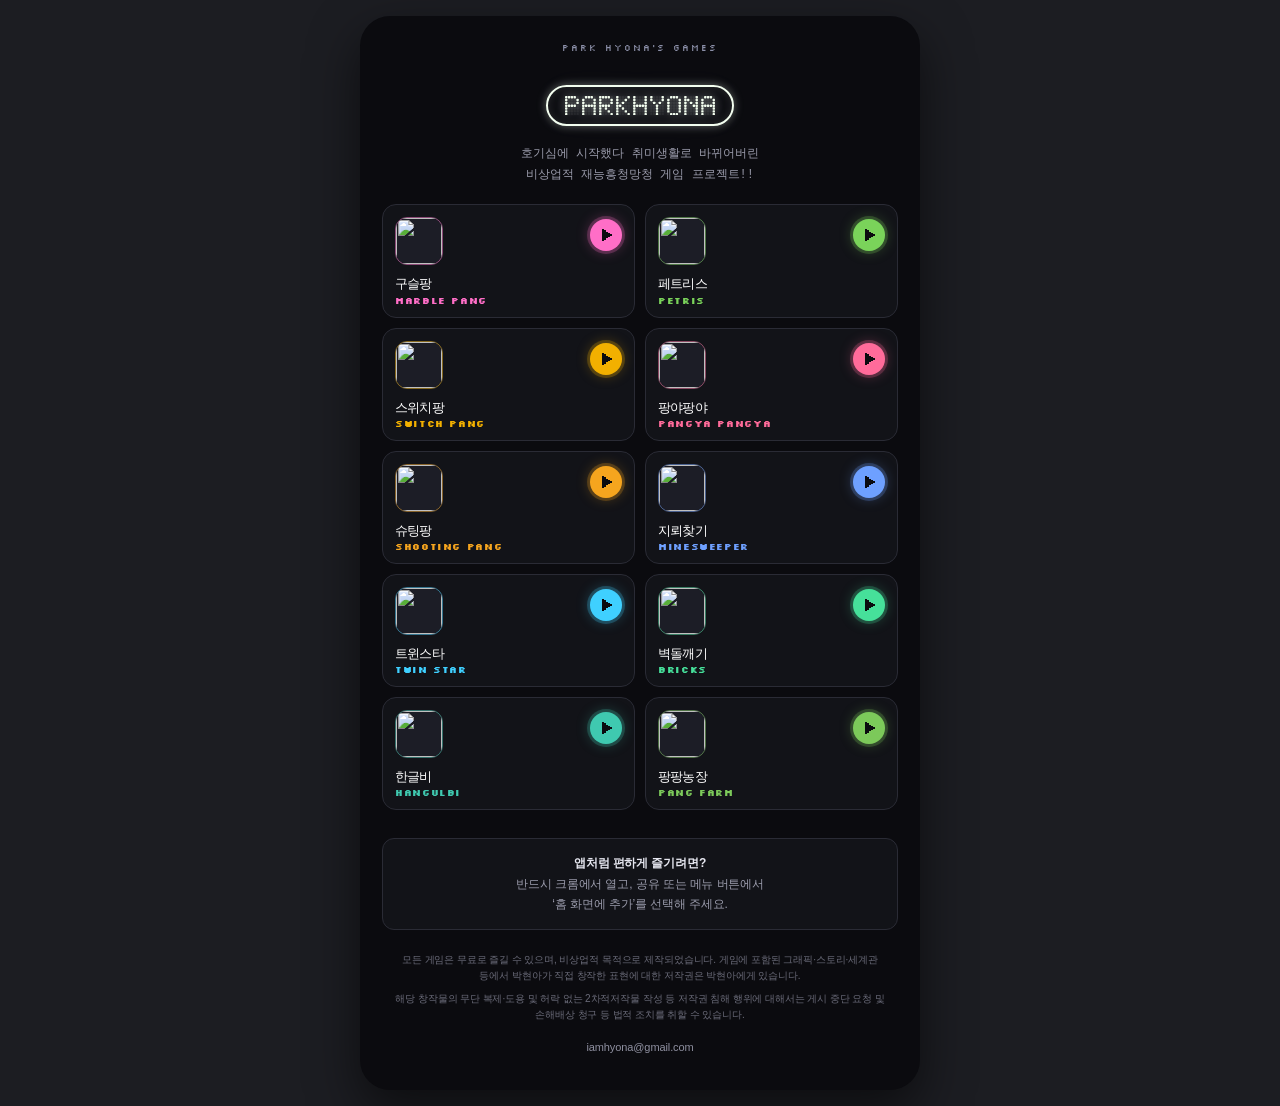
==== commit 7d4c7f8f: "Hub: add SHOOTING PANG to game list and ranking stats" ====
--- a/index.html
+++ b/index.html
@@ -2,7 +2,7 @@
 <html lang="ko">
 <head>
 <meta charset="utf-8">
-<script>/* auto refresh: load + every 60s + when app comes back */(function(){var V="1793426313";function chk(){try{fetch(location.pathname+"?_="+Date.now(),{cache:"no-store"}).then(function(r){return r.text()}).then(function(t){var m=t.match(/var V="(\d+)"/);if(m&&m[1]!==V&&location.search.indexOf("v="+m[1])<0)location.replace(location.pathname+"?v="+m[1])}).catch(function(){})}catch(e){}}chk();setInterval(chk,60000);document.addEventListener("visibilitychange",function(){if(!document.hidden)chk()});addEventListener("pageshow",function(e){if(e.persisted)chk()})})();</script>
+<script>/* auto refresh: load + every 60s + when app comes back */(function(){var V="1793524731";function chk(){try{fetch(location.pathname+"?_="+Date.now(),{cache:"no-store"}).then(function(r){return r.text()}).then(function(t){var m=t.match(/var V="(\d+)"/);if(m&&m[1]!==V&&location.search.indexOf("v="+m[1])<0)location.replace(location.pathname+"?v="+m[1])}).catch(function(){})}catch(e){}}chk();setInterval(chk,60000);document.addEventListener("visibilitychange",function(){if(!document.hidden)chk()});addEventListener("pageshow",function(e){if(e.persisted)chk()})})();</script>
 <meta name="viewport" content="width=device-width,initial-scale=1,viewport-fit=cover">
 <title>PARK HYONA GAMES</title>
 <meta name="description" content="박현아가 심심해서 만든 비상업적 게임 모음. 골라서 플레이하세요!">
@@ -23,7 +23,7 @@
 <meta name="apple-mobile-web-app-title" content="GAMES">
 <link rel="preconnect" href="https://fonts.googleapis.com"><link rel="preconnect" href="https://fonts.gstatic.com" crossorigin>
 <link href="https://fonts.googleapis.com/css2?family=Silkscreen:wght@400;700&family=Press+Start+2P&display=swap" rel="stylesheet">
-<link rel="stylesheet" href="ph.css?v=18">
+<link rel="stylesheet" href="ph.css?v=23">
 <style>
 @font-face{font-family:"NeoDunggeunmo";src:url(https://cdn.jsdelivr.net/npm/@kfonts/neodgm@0.5.0/neodgm.woff2) format("woff2");font-display:swap}
 :root{--bg:#0b0b0f;--line:#2c2d36;--line2:#363743;--txt:#f2f2f7;--sub:#8f90a0;--gold:#f2b000;--f:"NeoDunggeunmo",ui-monospace,monospace;--en:"Silkscreen",var(--f)}
@@ -147,6 +147,7 @@
  {id:"petris",en:"PETRIS",nm:"페트리스",c:"#7ad35a",ds:"게임보이 감성 블록 쌓기",tg:["블록","대결"]},
  {id:"switchpang",en:"SWITCH PANG",nm:"스위치팡",c:"#f2b000",ds:"옆과 바꿔서 셋이면 팡",tg:["퍼즐","대결"]},
  {id:"pang",en:"PANGYA PANGYA",nm:"팡야팡야",c:"#ff6b9a",ds:"넷이 모이면 연쇄 팡",tg:["연쇄","대결"]},
+ {id:"shootingpang",en:"SHOOTING PANG",nm:"슈팅팡",c:"#f6a51e",ds:"쏘아서 셋이면 팡",tg:["퍼즐","슈팅"]},
  {id:"mines",en:"MINESWEEPER",nm:"지뢰찾기",c:"#6ea0ff",ds:"숫자 보고 지뢰 피하기",tg:["클래식"]},
  {id:"twinstar",en:"TWIN STAR",nm:"트윈스타",c:"#3fd0ff",ds:"둘이 함께 지키는 우주 슈팅",tg:["슈팅","협동"]},
  {id:"bricks",en:"BRICKS",nm:"벽돌깨기",c:"#46e09a",ds:"아이템 쓰며 우주 벽돌깨기",tg:["아케이드"]},
@@ -155,7 +156,7 @@
  {id:"kart",en:"PANG KART",nm:"팡카트",c:"#ff8a3d",ds:"",tg:[],hide:1},
  {id:"peekaboo",en:"PEEKABOO",nm:"틀린그림",c:"#8fd3ff",ds:"",tg:[],hide:1}];
 /* 게임 썸네일 = 각 게임의 웹앱 아이콘 */
-const IC={farm:"icon-180.png",kart:"icon-180.png",petris:"icon-180.png",switchpang:"apple-touch-icon.png",fruitpang:"icon-180.png",mines:"icon-180.png",pang:"apple-touch-icon.png",bricks:"icon-180.png",twinstar:"icon-180.png",peekaboo:"icon-180.png",hangulbi:"apple-touch-icon.png"};
+const IC={shootingpang:"icon-180.png",farm:"icon-180.png",kart:"icon-180.png",petris:"icon-180.png",switchpang:"apple-touch-icon.png",fruitpang:"icon-180.png",mines:"icon-180.png",pang:"apple-touch-icon.png",bricks:"icon-180.png",twinstar:"icon-180.png",peekaboo:"icon-180.png",hangulbi:"apple-touch-icon.png"};
 /* 게임 타이틀과 같은 도트 글씨 (5×7) */
 const F={A:"01110100011000111111100011000110001",B:"11110100011000111110100011000111110",C:"01111100001000010000100001000001111",D:"11110100011000110001100011000111110",E:"11111100001000011110100001000011111",F:"11111100001000011110100001000010000",G:"01111100001000010111100011000101111",H:"10001100011000111111100011000110001",I:"11111001000010000100001000010011111",K:"10001100101010011000101001001010001",L:"10000100001000010000100001000011111",M:"10001110111010110101100011000110001",N:"10001110011010110011100011000110001",O:"01110100011000110001100011000101110",P:"11110100011000111110100001000010000",R:"11110100011000111110101001001010001",S:"01111100001000001110000010000111110",T:"11111001000010000100001000010000100",U:"10001100011000110001100011000101110",W:"10001100011000110101101011010101010",Y:"10001100010101000100001000010000100"};
 const PAL=["#e8284f","#f26a0d","#f2b000","#10b870","#00a8e0","#2a5ef0","#8a3cf0"];
@@ -179,14 +180,14 @@
 </div></div>
 <script id="hubStatJs">/* 전체 랭킹 · 통계 (2026-10-31) */
 (function(){var U='https://script.google.com/macros/s/AKfycbzkdjVleobj98oyxlC77cUf5txCRiSB6D1zgRWU56pX22ElXAx9R8xFRGnV0nKAUbwC/exec';
-var GM=[['pang','팡야팡야','#ff6aa8','pang'],['switchpang','스위치팡','#f2b000','switchpang'],['petris','페트리스','#5fe08a',''],['fruitpang','구슬팡','#ff6ec7','fruit'],['hangulbi','한글비','#3fd0b0','hangulbi'],['bricks','벽돌깨기','#5fe08a','bricks'],['twinstar','트윈스타','#4ab8ff','twinstar'],['mines','지뢰찾기','#7fa0ff','mines']];
+var GM=[['pang','팡야팡야','#ff6aa8','pang'],['switchpang','스위치팡','#f2b000','switchpang'],['petris','페트리스','#5fe08a',''],['fruitpang','구슬팡','#ff6ec7','fruit'],['hangulbi','한글비','#3fd0b0','hangulbi'],['bricks','벽돌깨기','#5fe08a','bricks'],['twinstar','트윈스타','#4ab8ff','twinstar'],['mines','지뢰찾기','#7fa0ff','mines'],['shootingpang','슈팅팡','#f6a51e','shootingpang']];
 function q(id){return document.getElementById(id)}function esc(s){return String(s).replace(/[&<>"]/g,function(c){return {'&':'&amp;','<':'&lt;','>':'&gt;','"':'&quot;'}[c]})}
 document.querySelectorAll('#list').forEach(function(l){l.addEventListener('click',function(e){var a=e.target.closest('a.it');if(!a||e.defaultPrevented)return;if(e.target.closest('a.it')===a&&!e.metaKey&&!e.ctrlKey){e.preventDefault();location.href=a.href}})});
 function top3(k,rows){rows=(rows||[]).filter(function(r){return r&&r.n});
  if(k==='mines'){rows=rows.filter(function(r){return +r.l===1}).sort(function(a,b){return ((b.p==null?100:+b.p)-(a.p==null?100:+a.p))||(a.t-b.t)})}
  else{if(k==='fruitpang')rows=rows.filter(function(r){return /^score/.test(r.m||'score')});if(k==='hangulbi')rows=rows.filter(function(r){return /^rain/.test(r.m||'')});rows=rows.filter(function(r){return +r.s>0}).sort(function(a,b){return b.s-a.s})}
  var seen={},o=[];rows.forEach(function(r){if(!seen[r.n]&&o.length<3){seen[r.n]=1;o.push(r.n)}});return o}
-function load(){q('hsG').innerHTML=GM.map(function(g){return '<div class="gr" style="--c:'+g[2]+'" data-k="'+g[0]+'"><div class="gn"><span>'+g[1]+'</span><small>'+(g[0]==='mines'?'이병 · 기록':g[0]==='hangulbi'?'RAIN':g[0]==='fruitpang'?'SCORE':'SCORE')+'</small></div><div class="em">불러오는 중…</div></div>'}).join('');
+function load(){q('hsG').innerHTML=GM.map(function(g){return '<div class="gr" style="--c:'+g[2]+'" data-k="'+g[0]+'"><div class="gn"><span>'+g[1]+'</span><small>'+(g[0]==='mines'?'이병 · 기록':g[0]==='hangulbi'?'RAIN':g[0]==='fruitpang'?'SCORE':'SCORE')+'</small></div><div class="em"><span class="phLoad">LOADING</span></div></div>'}).join('');
  GM.forEach(function(g){fetch(U+(g[3]?'?g='+g[3]+'&':'?')+'_='+Date.now(),{cache:'no-store'}).then(function(r){return r.json()}).then(function(j){var t=top3(g[0],j.top||j.rows||[]);var el=q('hsG').querySelector('[data-k="'+g[0]+'"]');el.querySelector('.em,ol')&&el.removeChild(el.querySelector('.em,ol'));var d=document.createElement(t.length?'ol':'div');if(t.length)d.innerHTML=t.map(function(n,i){return '<li><i>'+(i+1)+'</i><span>'+esc(n)+'</span></li>'}).join('');else{d.className='em';d.textContent='아직 기록이 없어요'}el.appendChild(d)}).catch(function(){})});
  fetch(U+'?g=visit&a=stats&_='+Date.now(),{cache:'no-store'}).then(function(r){return r.json()}).then(function(s){q('hsT').textContent=(s.today||0).toLocaleString();q('hsA').textContent=(s.total||0).toLocaleString();
   var gs=GM.map(function(g){return [g,(s.games||{})[g[0]]||0]}).sort(function(a,b){return b[1]-a[1]}),mx=Math.max(1,gs[0][1]);
@@ -198,6 +199,6 @@
 q('hsX').onclick=function(){q('hubStat').hidden=true;document.body.style.overflow=''};
 addEventListener('keydown',function(e){if(e.key==='Escape'&&!q('hubStat').hidden)q('hsX').click()});
 })();</script>
-<script src="ph.js?v=39"></script>
+<script src="ph.js?v=40"></script>
 </body>
 </html>
--- a/ph.css
+++ b/ph.css
@@ -382,3 +382,11 @@
 html body .phS>.phS-show{height:auto!important;min-height:34px}
 html body .phS>.phS-sp.b{flex:0 0 0!important;min-height:0!important} /* 간격은 위 규칙(26px)으로 */
 html body .phS .phS-howL{margin-top:18px!important} /* HOW TO PLAY 조금 위로 (무음 알림과 안 부딪히게) */
+
+/* 2026-10-31 난도 버튼: 평소엔 테두리만, 마우스 올림·누를 때만 은은하게 채움 (지난 난도 강조 없앰) */
+html body :is(#ovMode,#modeOv,#modeOv2,#x,body) .phDiff.phDiff.phDiff.phDiff:is(.sel,.last,.on,:focus,:focus-visible):not(:hover):not(:active){background:#12142a!important;box-shadow:none!important;outline:none!important}
+@media (hover:none){html body :is(#ovMode,#modeOv,#modeOv2,#x,body) .phDiff.phDiff.phDiff.phDiff:hover:not(:active){background:#12142a!important;box-shadow:none!important}}
+/* 2026-10-31 랭킹 불러오는 중: 모든 게임 같은 문구·글꼴 */
+html body .phLoad{display:inline-block;font:400 11px "Silkscreen",monospace!important;letter-spacing:.2em!important;color:#8a8fb0!important;text-transform:uppercase;white-space:nowrap}
+html body .phLoad::after{content:"";display:inline-block;width:2.2em;text-align:left;animation:phLoadD 1.2s steps(4) infinite}
+@keyframes phLoadD{0%{content:""}25%{content:"."}50%{content:".."}75%{content:"..."}}
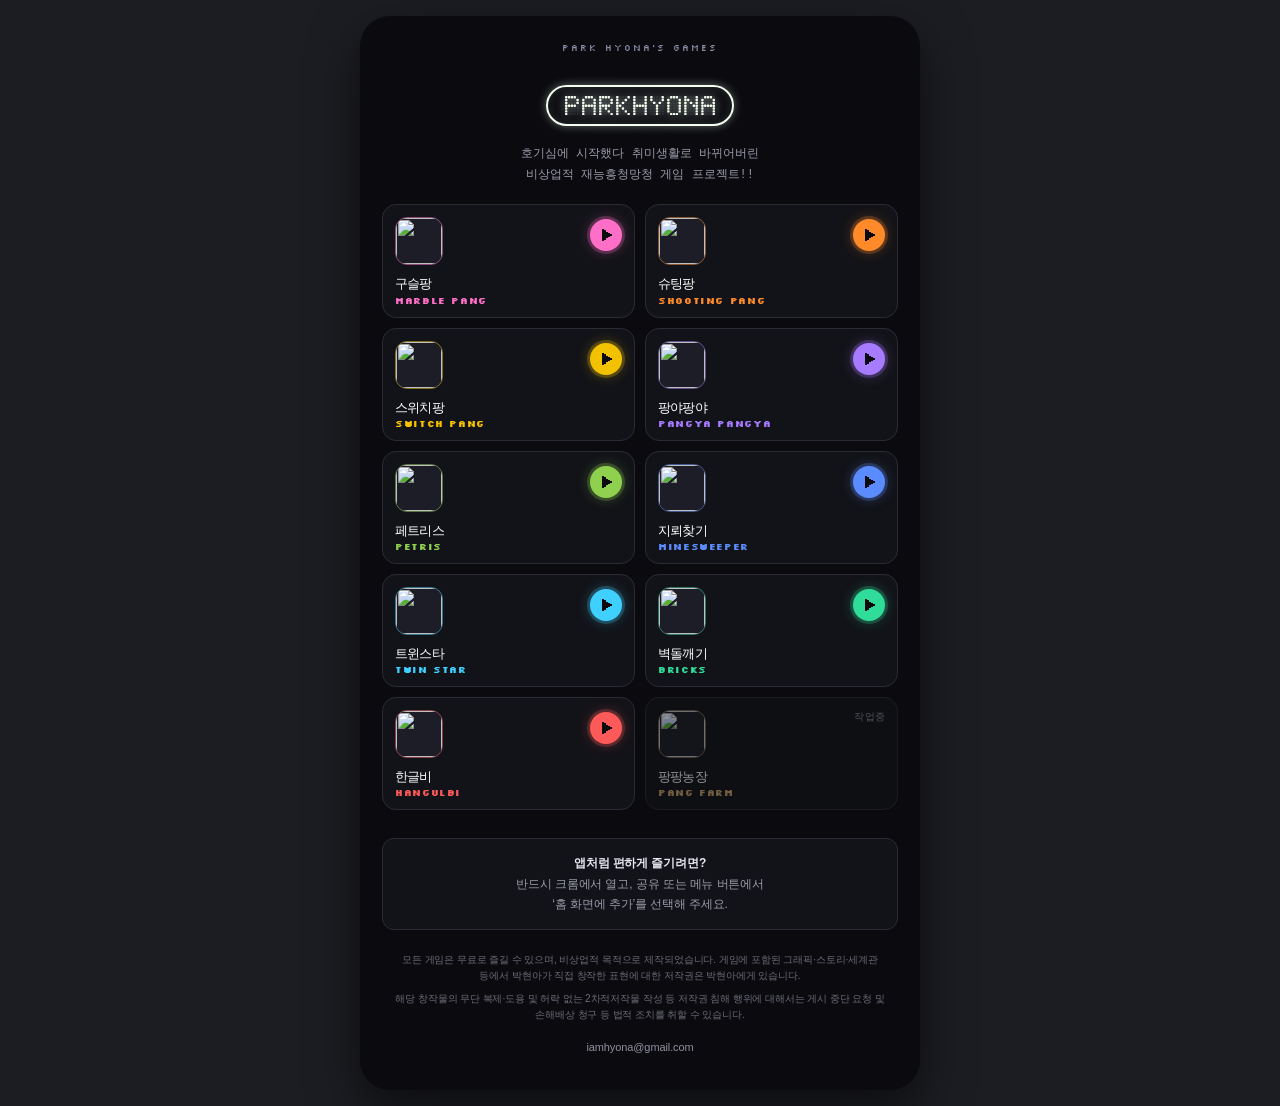
==== commit 3a899c43: "Hub: reorder, distinct card colors, farm WIP, new pang icon" ====
--- a/index.html
+++ b/index.html
@@ -2,7 +2,7 @@
 <html lang="ko">
 <head>
 <meta charset="utf-8">
-<script>/* auto refresh: load + every 60s + when app comes back */(function(){var V="1793524731";function chk(){try{fetch(location.pathname+"?_="+Date.now(),{cache:"no-store"}).then(function(r){return r.text()}).then(function(t){var m=t.match(/var V="(\d+)"/);if(m&&m[1]!==V&&location.search.indexOf("v="+m[1])<0)location.replace(location.pathname+"?v="+m[1])}).catch(function(){})}catch(e){}}chk();setInterval(chk,60000);document.addEventListener("visibilitychange",function(){if(!document.hidden)chk()});addEventListener("pageshow",function(e){if(e.persisted)chk()})})();</script>
+<script>/* auto refresh: load + every 60s + when app comes back */(function(){var V="1793532000";function chk(){try{fetch(location.pathname+"?_="+Date.now(),{cache:"no-store"}).then(function(r){return r.text()}).then(function(t){var m=t.match(/var V="(\d+)"/);if(m&&m[1]!==V&&location.search.indexOf("v="+m[1])<0)location.replace(location.pathname+"?v="+m[1])}).catch(function(){})}catch(e){}}chk();setInterval(chk,60000);document.addEventListener("visibilitychange",function(){if(!document.hidden)chk()});addEventListener("pageshow",function(e){if(e.persisted)chk()})})();</script>
 <meta name="viewport" content="width=device-width,initial-scale=1,viewport-fit=cover">
 <title>PARK HYONA GAMES</title>
 <meta name="description" content="박현아가 심심해서 만든 비상업적 게임 모음. 골라서 플레이하세요!">
@@ -42,6 +42,7 @@
 .it{position:relative;display:flex;align-items:center;gap:14px;text-decoration:none;color:inherit;border:2px solid var(--line2);border-radius:16px;background:#141519;padding:16px 14px 16px 14px;transition:transform .12s,border-color .15s,box-shadow .15s}
 .it:hover,.it:focus-visible{border-color:var(--c);box-shadow:0 0 0 1px var(--c),0 0 18px color-mix(in srgb,var(--c) 28%,transparent);outline:none}
 .it:active{transform:scale(.985)}
+.it.wip{cursor:default;opacity:.55}.it.wip:hover{border-color:#2a2b35;box-shadow:none}.it.wip:active{transform:none}.wb{position:absolute;top:12px;right:12px;font-size:10px;color:#8a8b98;letter-spacing:.02em}
 .ic{flex-shrink:0;width:60px;height:60px;border-radius:15px;background:#1c1d26;border:2px solid color-mix(in srgb,var(--c) 45%,#2c2d36);overflow:hidden}
 .ic img{width:100%;height:100%;display:block;object-fit:cover}
 .tx{flex:1;min-width:0;display:flex;flex-direction:column;gap:7px}
@@ -144,15 +145,15 @@
 <script>
 const G=[
  {id:"fruitpang",en:"MARBLE PANG",nm:"구슬팡",c:"#ff6ec7",ds:"구슬 합쳐 오로라볼까지",tg:["퍼즐","타임어택"]},
- {id:"petris",en:"PETRIS",nm:"페트리스",c:"#7ad35a",ds:"게임보이 감성 블록 쌓기",tg:["블록","대결"]},
- {id:"switchpang",en:"SWITCH PANG",nm:"스위치팡",c:"#f2b000",ds:"옆과 바꿔서 셋이면 팡",tg:["퍼즐","대결"]},
- {id:"pang",en:"PANGYA PANGYA",nm:"팡야팡야",c:"#ff6b9a",ds:"넷이 모이면 연쇄 팡",tg:["연쇄","대결"]},
- {id:"shootingpang",en:"SHOOTING PANG",nm:"슈팅팡",c:"#f6a51e",ds:"쏘아서 셋이면 팡",tg:["퍼즐","슈팅"]},
- {id:"mines",en:"MINESWEEPER",nm:"지뢰찾기",c:"#6ea0ff",ds:"숫자 보고 지뢰 피하기",tg:["클래식"]},
+ {id:"shootingpang",en:"SHOOTING PANG",nm:"슈팅팡",c:"#ff8a2a",ds:"쏘아서 셋이면 팡",tg:["퍼즐","슈팅"]},
+ {id:"switchpang",en:"SWITCH PANG",nm:"스위치팡",c:"#f2c200",ds:"옆과 바꿔서 셋이면 팡",tg:["퍼즐","대결"]},
+ {id:"pang",en:"PANGYA PANGYA",nm:"팡야팡야",c:"#a77bff",ds:"넷이 모이면 연쇄 팡",tg:["연쇄","대결"]},
+ {id:"petris",en:"PETRIS",nm:"페트리스",c:"#8fd14f",ds:"게임보이 감성 블록 쌓기",tg:["블록","대결"]},
+ {id:"mines",en:"MINESWEEPER",nm:"지뢰찾기",c:"#5b8cff",ds:"숫자 보고 지뢰 피하기",tg:["클래식"]},
  {id:"twinstar",en:"TWIN STAR",nm:"트윈스타",c:"#3fd0ff",ds:"둘이 함께 지키는 우주 슈팅",tg:["슈팅","협동"]},
- {id:"bricks",en:"BRICKS",nm:"벽돌깨기",c:"#46e09a",ds:"아이템 쓰며 우주 벽돌깨기",tg:["아케이드"]},
- {id:"hangulbi",en:"HANGULBI",nm:"한글비",c:"#3fc9b0",ds:"헷갈리는 우리말 타자게임",tg:["타자","대결"]},
- {id:"farm",en:"PANG FARM",nm:"팡팡농장",c:"#7cc95a",ds:"팡팡이와 나만의 농장",tg:["힐링","방치"]},
+ {id:"bricks",en:"BRICKS",nm:"벽돌깨기",c:"#2fdc9a",ds:"아이템 쓰며 우주 벽돌깨기",tg:["아케이드"]},
+ {id:"hangulbi",en:"HANGULBI",nm:"한글비",c:"#ff5a5a",ds:"헷갈리는 우리말 타자게임",tg:["타자","대결"]},
+ {id:"farm",en:"PANG FARM",nm:"팡팡농장",c:"#c9a06a",ds:"팡팡이와 나만의 농장",tg:["힐링","방치"],wip:1},
  {id:"kart",en:"PANG KART",nm:"팡카트",c:"#ff8a3d",ds:"",tg:[],hide:1},
  {id:"peekaboo",en:"PEEKABOO",nm:"틀린그림",c:"#8fd3ff",ds:"",tg:[],hide:1}];
 /* 게임 썸네일 = 각 게임의 웹앱 아이콘 */
@@ -164,7 +165,7 @@
  return `<svg viewBox="0 0 ${x-c} ${7*c}" xmlns="http://www.w3.org/2000/svg" role="img" aria-label="${word}">${o}</svg>`}
 const esc=s=>String(s).replace(/[&<>"]/g,c=>({"&":"&amp;","<":"&lt;",">":"&gt;",'"':"&quot;"}[c]));
 const ARR='<svg viewBox="0 0 6 10" shape-rendering="crispEdges" fill="currentColor"><rect x="0" y="0" width="2" height="2"/><rect x="2" y="2" width="2" height="2"/><rect x="4" y="4" width="2" height="2"/><rect x="2" y="6" width="2" height="2"/><rect x="0" y="8" width="2" height="2"/></svg>';
-document.getElementById("list").innerHTML=G.filter(g=>!g.hide).map(g=>`<a class="it" style="--c:${g.c}" href="/${g.id}/"><span class="ic"><img src="/${g.id}/${IC[g.id]}?v=7" alt="" loading="lazy"></span>${g.nw?'<span class="nwb">NEW</span>':""}<div class="tx"><div class="gn"><b>${esc(g.nm)}</b><i>${g.en}</i></div></div><span class="pl"><svg viewBox="0 0 10 12" shape-rendering="crispEdges" fill="currentColor"><rect x="0" y="0" width="2" height="12"/><rect x="2" y="1" width="2" height="10"/><rect x="4" y="3" width="2" height="6"/><rect x="6" y="4" width="2" height="4"/><rect x="8" y="5" width="2" height="2"/></svg></span></a>`).join("");
+document.getElementById("list").innerHTML=G.filter(g=>!g.hide).map(g=>g.wip?`<div class="it wip" style="--c:${g.c}" aria-disabled="true"><span class="ic"><img src="/${g.id}/${IC[g.id]}?v=8" alt="" loading="lazy"></span><div class="tx"><div class="gn"><b>${esc(g.nm)}</b><i>${g.en}</i></div></div><span class="wb">작업중</span></div>`:`<a class="it" style="--c:${g.c}" href="/${g.id}/"><span class="ic"><img src="/${g.id}/${IC[g.id]}?v=8" alt="" loading="lazy"></span>${g.nw?'<span class="nwb">NEW</span>':""}<div class="tx"><div class="gn"><b>${esc(g.nm)}</b><i>${g.en}</i></div></div><span class="pl"><svg viewBox="0 0 10 12" shape-rendering="crispEdges" fill="currentColor"><rect x="0" y="0" width="2" height="12"/><rect x="2" y="1" width="2" height="10"/><rect x="4" y="3" width="2" height="6"/><rect x="6" y="4" width="2" height="4"/><rect x="8" y="5" width="2" height="2"/></svg></span></a>`).join("");
 
 
 try{if(navigator.standalone||matchMedia("(display-mode: standalone)").matches)document.getElementById("inst").remove()}catch(e){}
@@ -180,7 +181,7 @@
 </div></div>
 <script id="hubStatJs">/* 전체 랭킹 · 통계 (2026-10-31) */
 (function(){var U='https://script.google.com/macros/s/AKfycbzkdjVleobj98oyxlC77cUf5txCRiSB6D1zgRWU56pX22ElXAx9R8xFRGnV0nKAUbwC/exec';
-var GM=[['pang','팡야팡야','#ff6aa8','pang'],['switchpang','스위치팡','#f2b000','switchpang'],['petris','페트리스','#5fe08a',''],['fruitpang','구슬팡','#ff6ec7','fruit'],['hangulbi','한글비','#3fd0b0','hangulbi'],['bricks','벽돌깨기','#5fe08a','bricks'],['twinstar','트윈스타','#4ab8ff','twinstar'],['mines','지뢰찾기','#7fa0ff','mines'],['shootingpang','슈팅팡','#f6a51e','shootingpang']];
+var GM=[['pang','팡야팡야','#a77bff','pang'],['switchpang','스위치팡','#f2c200','switchpang'],['petris','페트리스','#8fd14f',''],['fruitpang','구슬팡','#ff6ec7','fruit'],['hangulbi','한글비','#ff5a5a','hangulbi'],['bricks','벽돌깨기','#2fdc9a','bricks'],['twinstar','트윈스타','#3fd0ff','twinstar'],['mines','지뢰찾기','#5b8cff','mines'],['shootingpang','슈팅팡','#ff8a2a','shootingpang']];
 function q(id){return document.getElementById(id)}function esc(s){return String(s).replace(/[&<>"]/g,function(c){return {'&':'&amp;','<':'&lt;','>':'&gt;','"':'&quot;'}[c]})}
 document.querySelectorAll('#list').forEach(function(l){l.addEventListener('click',function(e){var a=e.target.closest('a.it');if(!a||e.defaultPrevented)return;if(e.target.closest('a.it')===a&&!e.metaKey&&!e.ctrlKey){e.preventDefault();location.href=a.href}})});
 function top3(k,rows){rows=(rows||[]).filter(function(r){return r&&r.n});
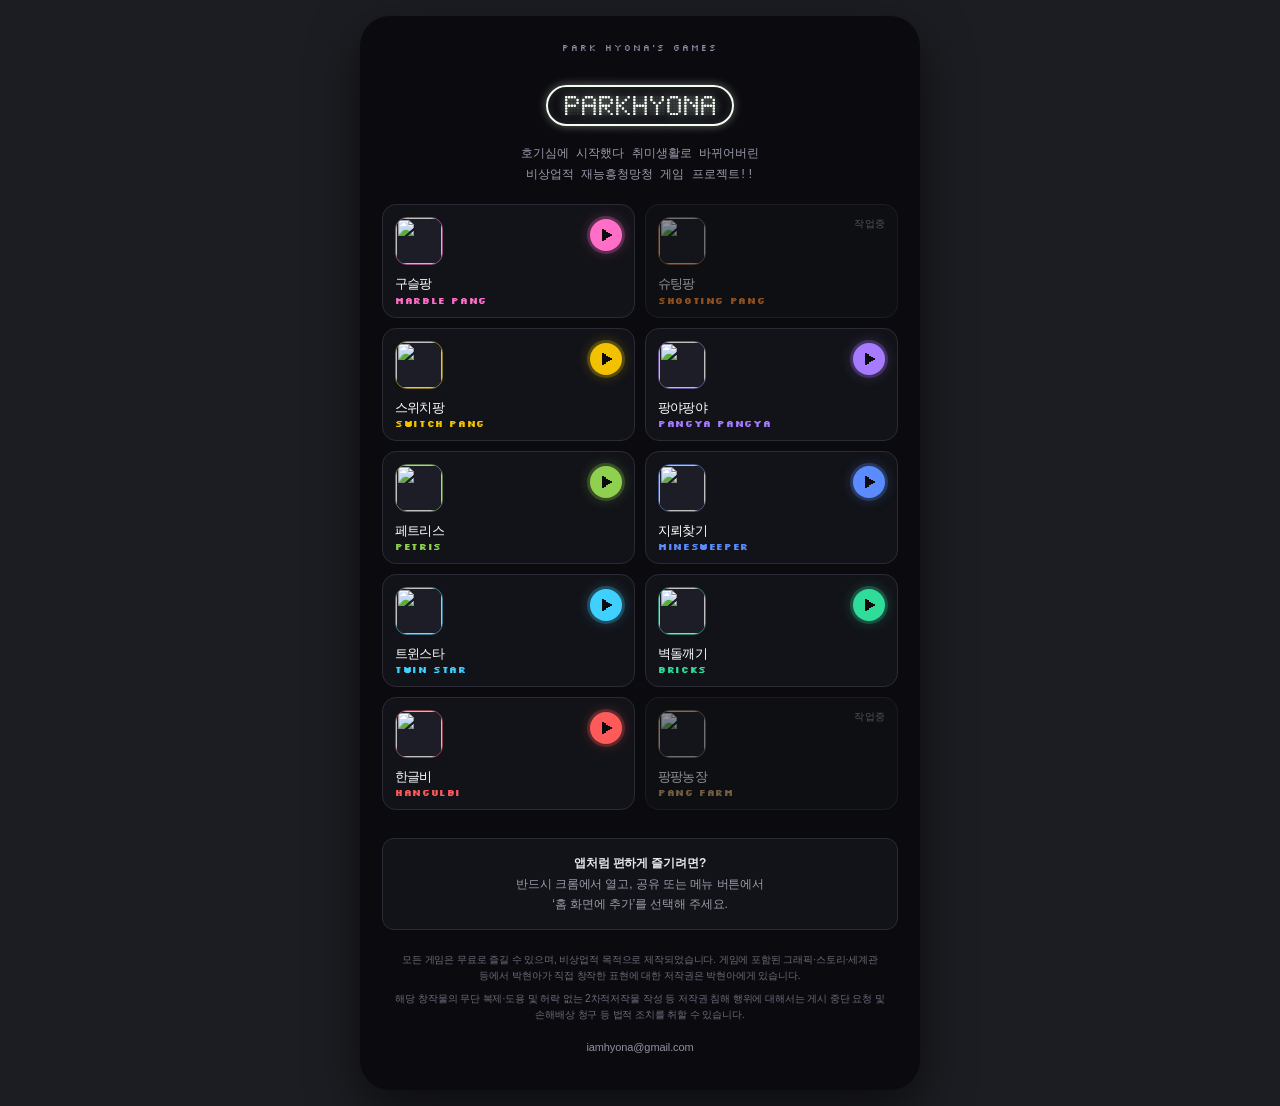
==== commit 7f3042e3: "Hub: mark SHOOTING PANG as WIP (not playable from hub)" ====
--- a/index.html
+++ b/index.html
@@ -2,7 +2,7 @@
 <html lang="ko">
 <head>
 <meta charset="utf-8">
-<script>/* auto refresh: load + every 60s + when app comes back */(function(){var V="1793532000";function chk(){try{fetch(location.pathname+"?_="+Date.now(),{cache:"no-store"}).then(function(r){return r.text()}).then(function(t){var m=t.match(/var V="(\d+)"/);if(m&&m[1]!==V&&location.search.indexOf("v="+m[1])<0)location.replace(location.pathname+"?v="+m[1])}).catch(function(){})}catch(e){}}chk();setInterval(chk,60000);document.addEventListener("visibilitychange",function(){if(!document.hidden)chk()});addEventListener("pageshow",function(e){if(e.persisted)chk()})})();</script>
+<script>/* auto refresh: load + every 60s + when app comes back */(function(){var V="1793533000";function chk(){try{fetch(location.pathname+"?_="+Date.now(),{cache:"no-store"}).then(function(r){return r.text()}).then(function(t){var m=t.match(/var V="(\d+)"/);if(m&&m[1]!==V&&location.search.indexOf("v="+m[1])<0)location.replace(location.pathname+"?v="+m[1])}).catch(function(){})}catch(e){}}chk();setInterval(chk,60000);document.addEventListener("visibilitychange",function(){if(!document.hidden)chk()});addEventListener("pageshow",function(e){if(e.persisted)chk()})})();</script>
 <meta name="viewport" content="width=device-width,initial-scale=1,viewport-fit=cover">
 <title>PARK HYONA GAMES</title>
 <meta name="description" content="박현아가 심심해서 만든 비상업적 게임 모음. 골라서 플레이하세요!">
@@ -145,7 +145,7 @@
 <script>
 const G=[
  {id:"fruitpang",en:"MARBLE PANG",nm:"구슬팡",c:"#ff6ec7",ds:"구슬 합쳐 오로라볼까지",tg:["퍼즐","타임어택"]},
- {id:"shootingpang",en:"SHOOTING PANG",nm:"슈팅팡",c:"#ff8a2a",ds:"쏘아서 셋이면 팡",tg:["퍼즐","슈팅"]},
+ {id:"shootingpang",en:"SHOOTING PANG",nm:"슈팅팡",c:"#ff8a2a",ds:"쏘아서 셋이면 팡",tg:["퍼즐","슈팅"],wip:1},
  {id:"switchpang",en:"SWITCH PANG",nm:"스위치팡",c:"#f2c200",ds:"옆과 바꿔서 셋이면 팡",tg:["퍼즐","대결"]},
  {id:"pang",en:"PANGYA PANGYA",nm:"팡야팡야",c:"#a77bff",ds:"넷이 모이면 연쇄 팡",tg:["연쇄","대결"]},
  {id:"petris",en:"PETRIS",nm:"페트리스",c:"#8fd14f",ds:"게임보이 감성 블록 쌓기",tg:["블록","대결"]},
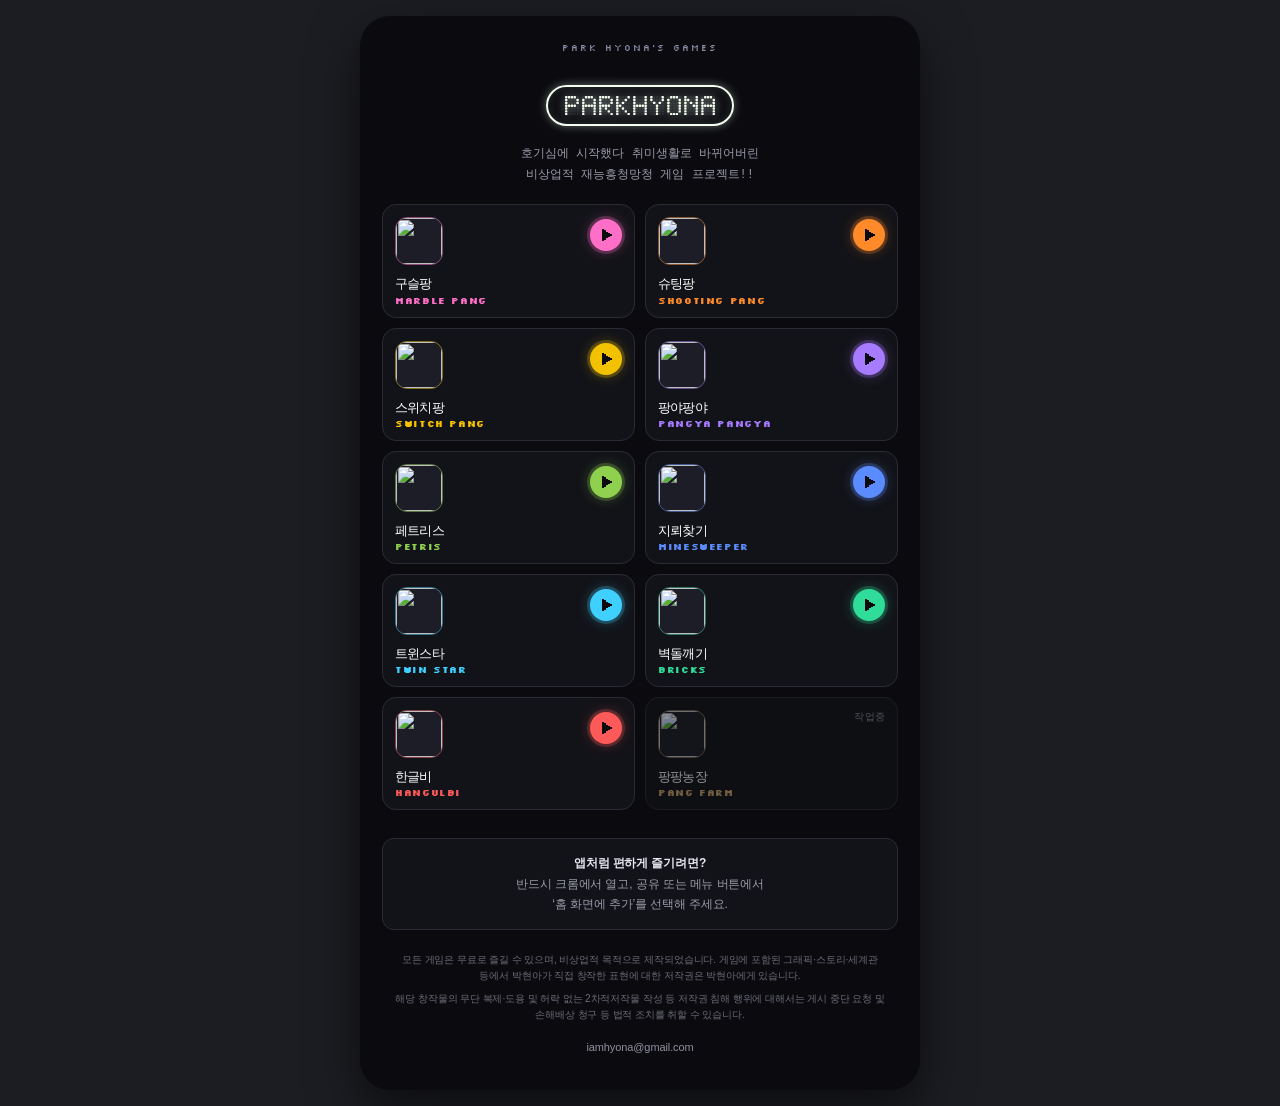
==== commit ec44894a: "Shooting Pang: series header name; reopen in hub" ====
--- a/index.html
+++ b/index.html
@@ -2,7 +2,7 @@
 <html lang="ko">
 <head>
 <meta charset="utf-8">
-<script>/* auto refresh: load + every 60s + when app comes back */(function(){var V="1793533000";function chk(){try{fetch(location.pathname+"?_="+Date.now(),{cache:"no-store"}).then(function(r){return r.text()}).then(function(t){var m=t.match(/var V="(\d+)"/);if(m&&m[1]!==V&&location.search.indexOf("v="+m[1])<0)location.replace(location.pathname+"?v="+m[1])}).catch(function(){})}catch(e){}}chk();setInterval(chk,60000);document.addEventListener("visibilitychange",function(){if(!document.hidden)chk()});addEventListener("pageshow",function(e){if(e.persisted)chk()})})();</script>
+<script>/* auto refresh: load + every 60s + when app comes back */(function(){var V="1793534000";function chk(){try{fetch(location.pathname+"?_="+Date.now(),{cache:"no-store"}).then(function(r){return r.text()}).then(function(t){var m=t.match(/var V="(\d+)"/);if(m&&m[1]!==V&&location.search.indexOf("v="+m[1])<0)location.replace(location.pathname+"?v="+m[1])}).catch(function(){})}catch(e){}}chk();setInterval(chk,60000);document.addEventListener("visibilitychange",function(){if(!document.hidden)chk()});addEventListener("pageshow",function(e){if(e.persisted)chk()})})();</script>
 <meta name="viewport" content="width=device-width,initial-scale=1,viewport-fit=cover">
 <title>PARK HYONA GAMES</title>
 <meta name="description" content="박현아가 심심해서 만든 비상업적 게임 모음. 골라서 플레이하세요!">
@@ -145,7 +145,7 @@
 <script>
 const G=[
  {id:"fruitpang",en:"MARBLE PANG",nm:"구슬팡",c:"#ff6ec7",ds:"구슬 합쳐 오로라볼까지",tg:["퍼즐","타임어택"]},
- {id:"shootingpang",en:"SHOOTING PANG",nm:"슈팅팡",c:"#ff8a2a",ds:"쏘아서 셋이면 팡",tg:["퍼즐","슈팅"],wip:1},
+ {id:"shootingpang",en:"SHOOTING PANG",nm:"슈팅팡",c:"#ff8a2a",ds:"쏘아서 셋이면 팡",tg:["퍼즐","슈팅"]},
  {id:"switchpang",en:"SWITCH PANG",nm:"스위치팡",c:"#f2c200",ds:"옆과 바꿔서 셋이면 팡",tg:["퍼즐","대결"]},
  {id:"pang",en:"PANGYA PANGYA",nm:"팡야팡야",c:"#a77bff",ds:"넷이 모이면 연쇄 팡",tg:["연쇄","대결"]},
  {id:"petris",en:"PETRIS",nm:"페트리스",c:"#8fd14f",ds:"게임보이 감성 블록 쌓기",tg:["블록","대결"]},
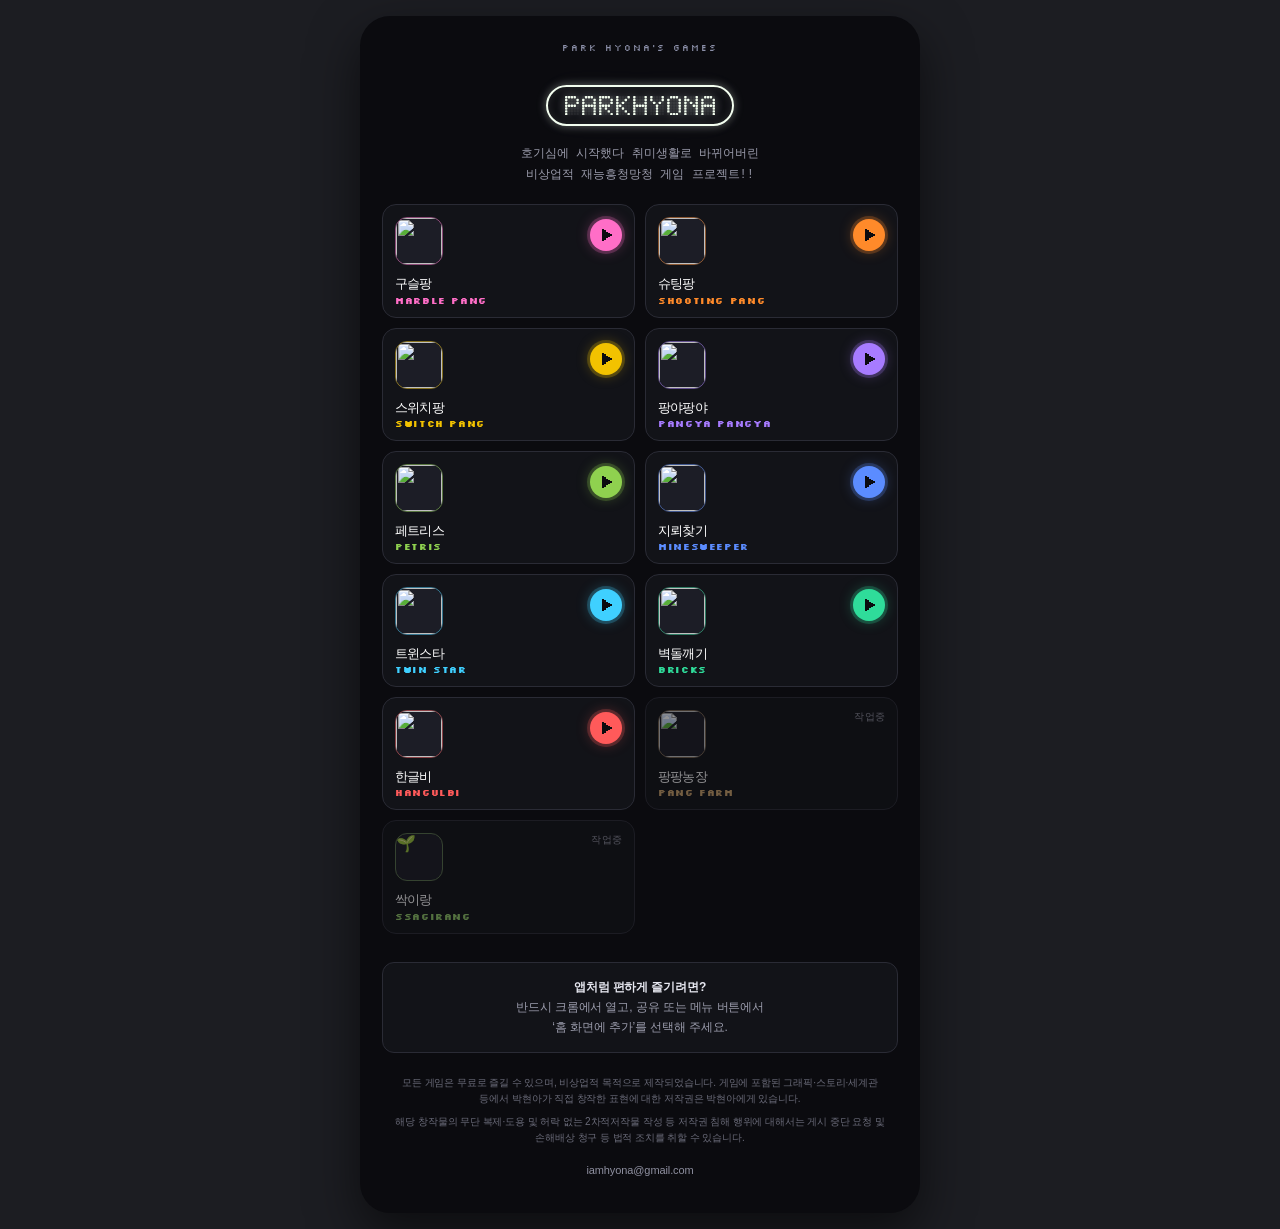
==== commit 9721f1e7: "Show Ssagirang as work in progress without public game link" ====
--- a/index.html
+++ b/index.html
@@ -154,6 +154,7 @@
  {id:"bricks",en:"BRICKS",nm:"벽돌깨기",c:"#2fdc9a",ds:"아이템 쓰며 우주 벽돌깨기",tg:["아케이드"]},
  {id:"hangulbi",en:"HANGULBI",nm:"한글비",c:"#ff5a5a",ds:"헷갈리는 우리말 타자게임",tg:["타자","대결"]},
  {id:"farm",en:"PANG FARM",nm:"팡팡농장",c:"#c9a06a",ds:"팡팡이와 나만의 농장",tg:["힐링","방치"],wip:1},
+ {id:"ssagirang",en:"SSAGIRANG",nm:"싹이랑",c:"#8fc567",ds:"반려식물 친구 키우기",tg:["육성","힐링"],wip:1},
  {id:"kart",en:"PANG KART",nm:"팡카트",c:"#ff8a3d",ds:"",tg:[],hide:1},
  {id:"peekaboo",en:"PEEKABOO",nm:"틀린그림",c:"#8fd3ff",ds:"",tg:[],hide:1}];
 /* 게임 썸네일 = 각 게임의 웹앱 아이콘 */
@@ -165,7 +166,7 @@
  return `<svg viewBox="0 0 ${x-c} ${7*c}" xmlns="http://www.w3.org/2000/svg" role="img" aria-label="${word}">${o}</svg>`}
 const esc=s=>String(s).replace(/[&<>"]/g,c=>({"&":"&amp;","<":"&lt;",">":"&gt;",'"':"&quot;"}[c]));
 const ARR='<svg viewBox="0 0 6 10" shape-rendering="crispEdges" fill="currentColor"><rect x="0" y="0" width="2" height="2"/><rect x="2" y="2" width="2" height="2"/><rect x="4" y="4" width="2" height="2"/><rect x="2" y="6" width="2" height="2"/><rect x="0" y="8" width="2" height="2"/></svg>';
-document.getElementById("list").innerHTML=G.filter(g=>!g.hide).map(g=>g.wip?`<div class="it wip" style="--c:${g.c}" aria-disabled="true"><span class="ic"><img src="/${g.id}/${IC[g.id]}?v=8" alt="" loading="lazy"></span><div class="tx"><div class="gn"><b>${esc(g.nm)}</b><i>${g.en}</i></div></div><span class="wb">작업중</span></div>`:`<a class="it" style="--c:${g.c}" href="/${g.id}/"><span class="ic"><img src="/${g.id}/${IC[g.id]}?v=8" alt="" loading="lazy"></span>${g.nw?'<span class="nwb">NEW</span>':""}<div class="tx"><div class="gn"><b>${esc(g.nm)}</b><i>${g.en}</i></div></div><span class="pl"><svg viewBox="0 0 10 12" shape-rendering="crispEdges" fill="currentColor"><rect x="0" y="0" width="2" height="12"/><rect x="2" y="1" width="2" height="10"/><rect x="4" y="3" width="2" height="6"/><rect x="6" y="4" width="2" height="4"/><rect x="8" y="5" width="2" height="2"/></svg></span></a>`).join("");
+document.getElementById("list").innerHTML=G.filter(g=>!g.hide).map(g=>g.wip?`<div class="it wip" style="--c:${g.c}" aria-disabled="true"><span class="ic">${g.id==="ssagirang"?"🌱":`<img src="/${g.id}/${IC[g.id]}?v=8" alt="" loading="lazy">`}</span><div class="tx"><div class="gn"><b>${esc(g.nm)}</b><i>${g.en}</i></div></div><span class="wb">작업중</span></div>`:`<a class="it" style="--c:${g.c}" href="/${g.id}/"><span class="ic"><img src="/${g.id}/${IC[g.id]}?v=8" alt="" loading="lazy"></span>${g.nw?'<span class="nwb">NEW</span>':""}<div class="tx"><div class="gn"><b>${esc(g.nm)}</b><i>${g.en}</i></div></div><span class="pl"><svg viewBox="0 0 10 12" shape-rendering="crispEdges" fill="currentColor"><rect x="0" y="0" width="2" height="12"/><rect x="2" y="1" width="2" height="10"/><rect x="4" y="3" width="2" height="6"/><rect x="6" y="4" width="2" height="4"/><rect x="8" y="5" width="2" height="2"/></svg></span></a>`).join("");
 
 
 try{if(navigator.standalone||matchMedia("(display-mode: standalone)").matches)document.getElementById("inst").remove()}catch(e){}
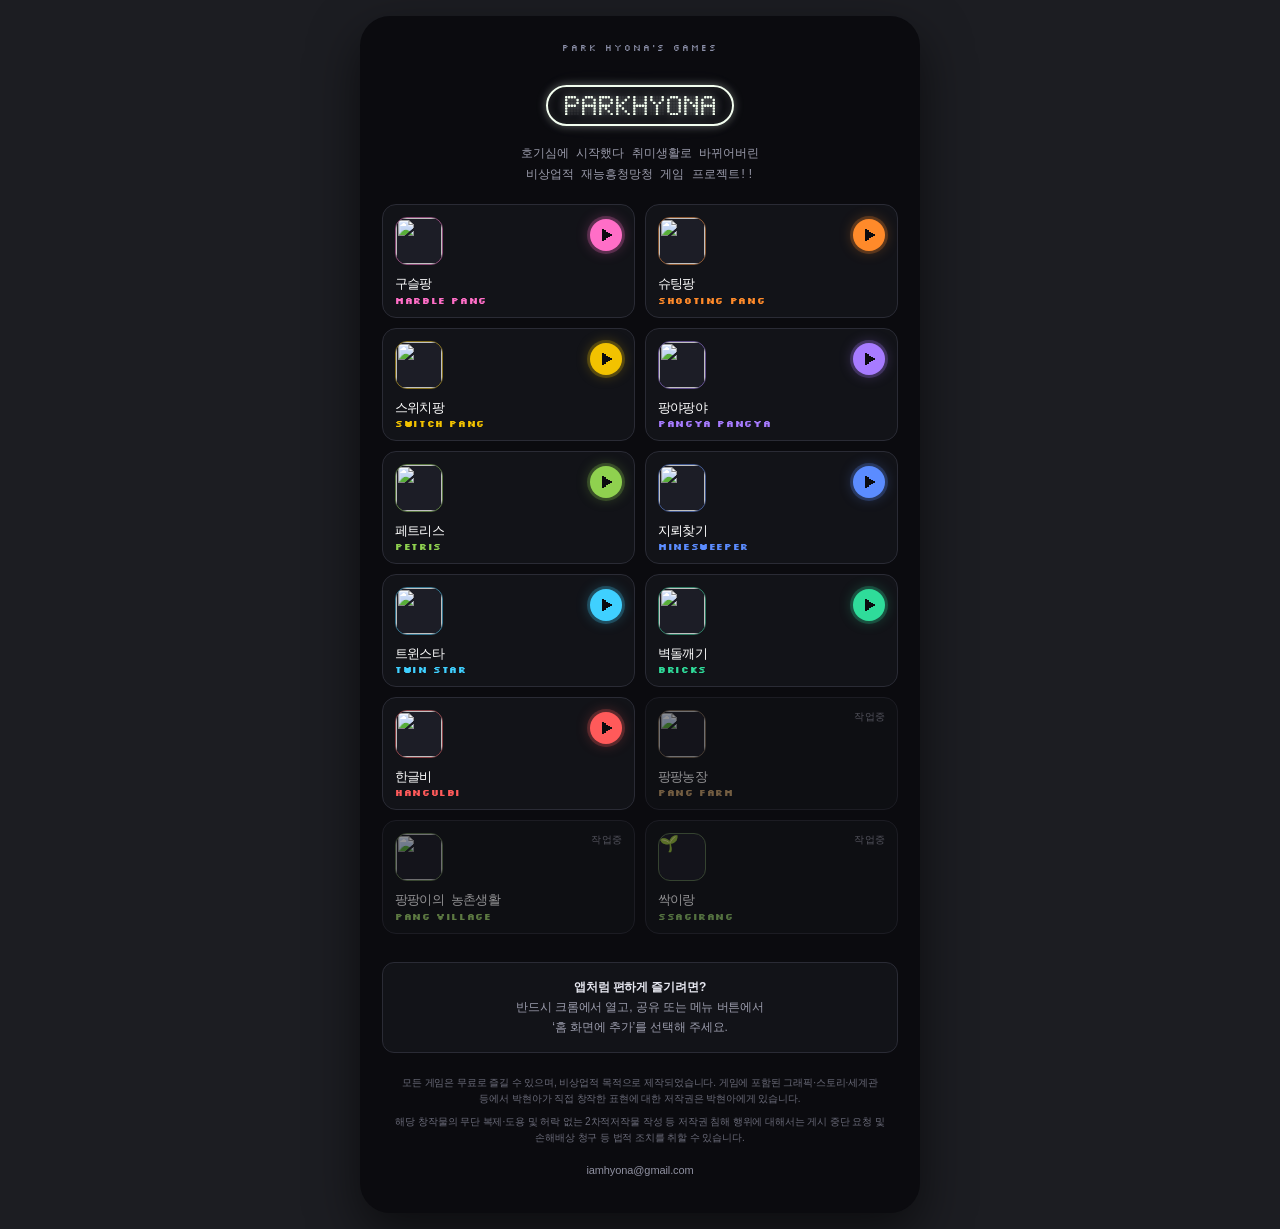
==== commit 573c4a23: "게임허브에 팡팡이의 농촌생활(작업중) 추가" ====
--- a/index.html
+++ b/index.html
@@ -154,11 +154,11 @@
  {id:"bricks",en:"BRICKS",nm:"벽돌깨기",c:"#2fdc9a",ds:"아이템 쓰며 우주 벽돌깨기",tg:["아케이드"]},
  {id:"hangulbi",en:"HANGULBI",nm:"한글비",c:"#ff5a5a",ds:"헷갈리는 우리말 타자게임",tg:["타자","대결"]},
  {id:"farm",en:"PANG FARM",nm:"팡팡농장",c:"#c9a06a",ds:"팡팡이와 나만의 농장",tg:["힐링","방치"],wip:1},
- {id:"ssagirang",en:"SSAGIRANG",nm:"싹이랑",c:"#8fc567",ds:"반려식물 친구 키우기",tg:["육성","힐링"],wip:1},
+  {id:"village",en:"PANG VILLAGE",nm:"팡팡이의 농촌생활",c:"#9fd36a",ds:"작물 친구 키우는 귀농 생활",tg:["육성","힐링"],wip:1}, {id:"ssagirang",en:"SSAGIRANG",nm:"싹이랑",c:"#8fc567",ds:"반려식물 친구 키우기",tg:["육성","힐링"],wip:1},
  {id:"kart",en:"PANG KART",nm:"팡카트",c:"#ff8a3d",ds:"",tg:[],hide:1},
  {id:"peekaboo",en:"PEEKABOO",nm:"틀린그림",c:"#8fd3ff",ds:"",tg:[],hide:1}];
 /* 게임 썸네일 = 각 게임의 웹앱 아이콘 */
-const IC={shootingpang:"icon-180.png",farm:"icon-180.png",kart:"icon-180.png",petris:"icon-180.png",switchpang:"apple-touch-icon.png",fruitpang:"icon-180.png",mines:"icon-180.png",pang:"apple-touch-icon.png",bricks:"icon-180.png",twinstar:"icon-180.png",peekaboo:"icon-180.png",hangulbi:"apple-touch-icon.png"};
+const IC={village:"icon-180.png",shootingpang:"icon-180.png",farm:"icon-180.png",kart:"icon-180.png",petris:"icon-180.png",switchpang:"apple-touch-icon.png",fruitpang:"icon-180.png",mines:"icon-180.png",pang:"apple-touch-icon.png",bricks:"icon-180.png",twinstar:"icon-180.png",peekaboo:"icon-180.png",hangulbi:"apple-touch-icon.png"};
 /* 게임 타이틀과 같은 도트 글씨 (5×7) */
 const F={A:"01110100011000111111100011000110001",B:"11110100011000111110100011000111110",C:"01111100001000010000100001000001111",D:"11110100011000110001100011000111110",E:"11111100001000011110100001000011111",F:"11111100001000011110100001000010000",G:"01111100001000010111100011000101111",H:"10001100011000111111100011000110001",I:"11111001000010000100001000010011111",K:"10001100101010011000101001001010001",L:"10000100001000010000100001000011111",M:"10001110111010110101100011000110001",N:"10001110011010110011100011000110001",O:"01110100011000110001100011000101110",P:"11110100011000111110100001000010000",R:"11110100011000111110101001001010001",S:"01111100001000001110000010000111110",T:"11111001000010000100001000010000100",U:"10001100011000110001100011000101110",W:"10001100011000110101101011010101010",Y:"10001100010101000100001000010000100"};
 const PAL=["#e8284f","#f26a0d","#f2b000","#10b870","#00a8e0","#2a5ef0","#8a3cf0"];
